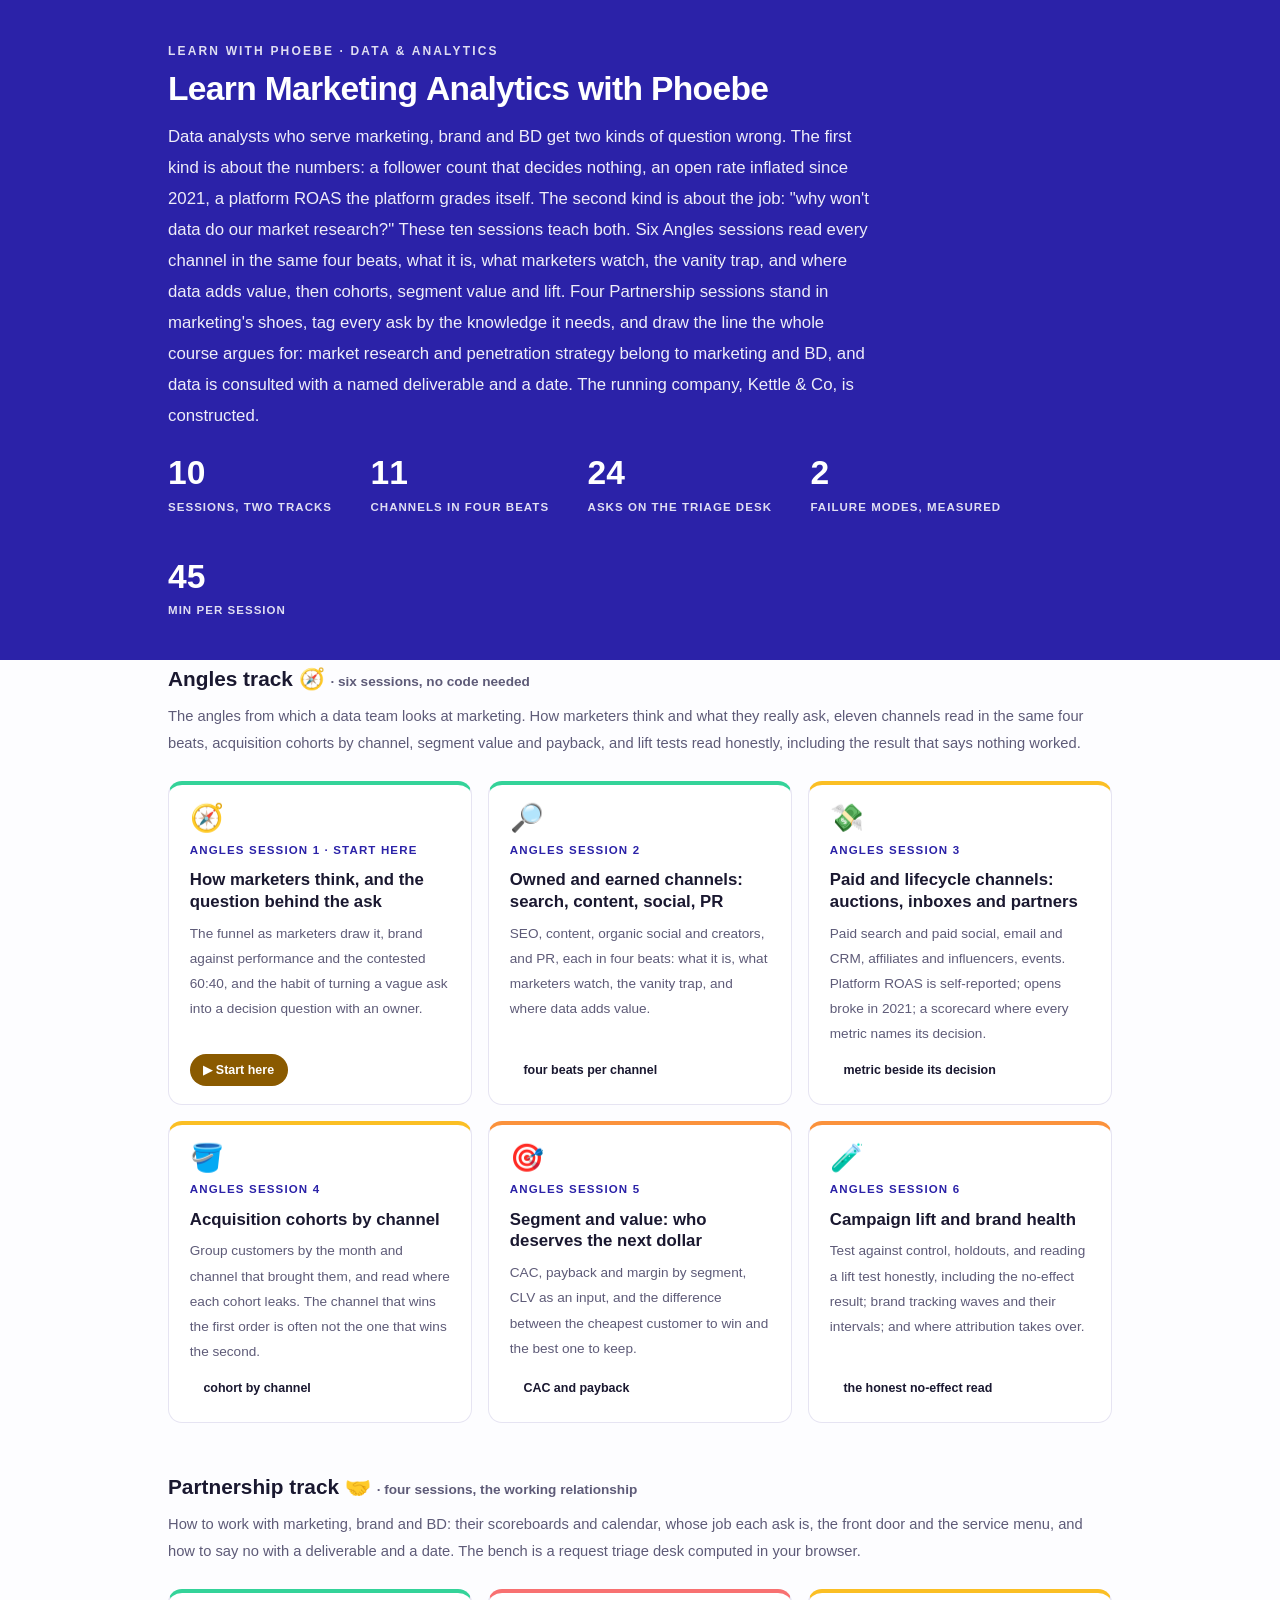
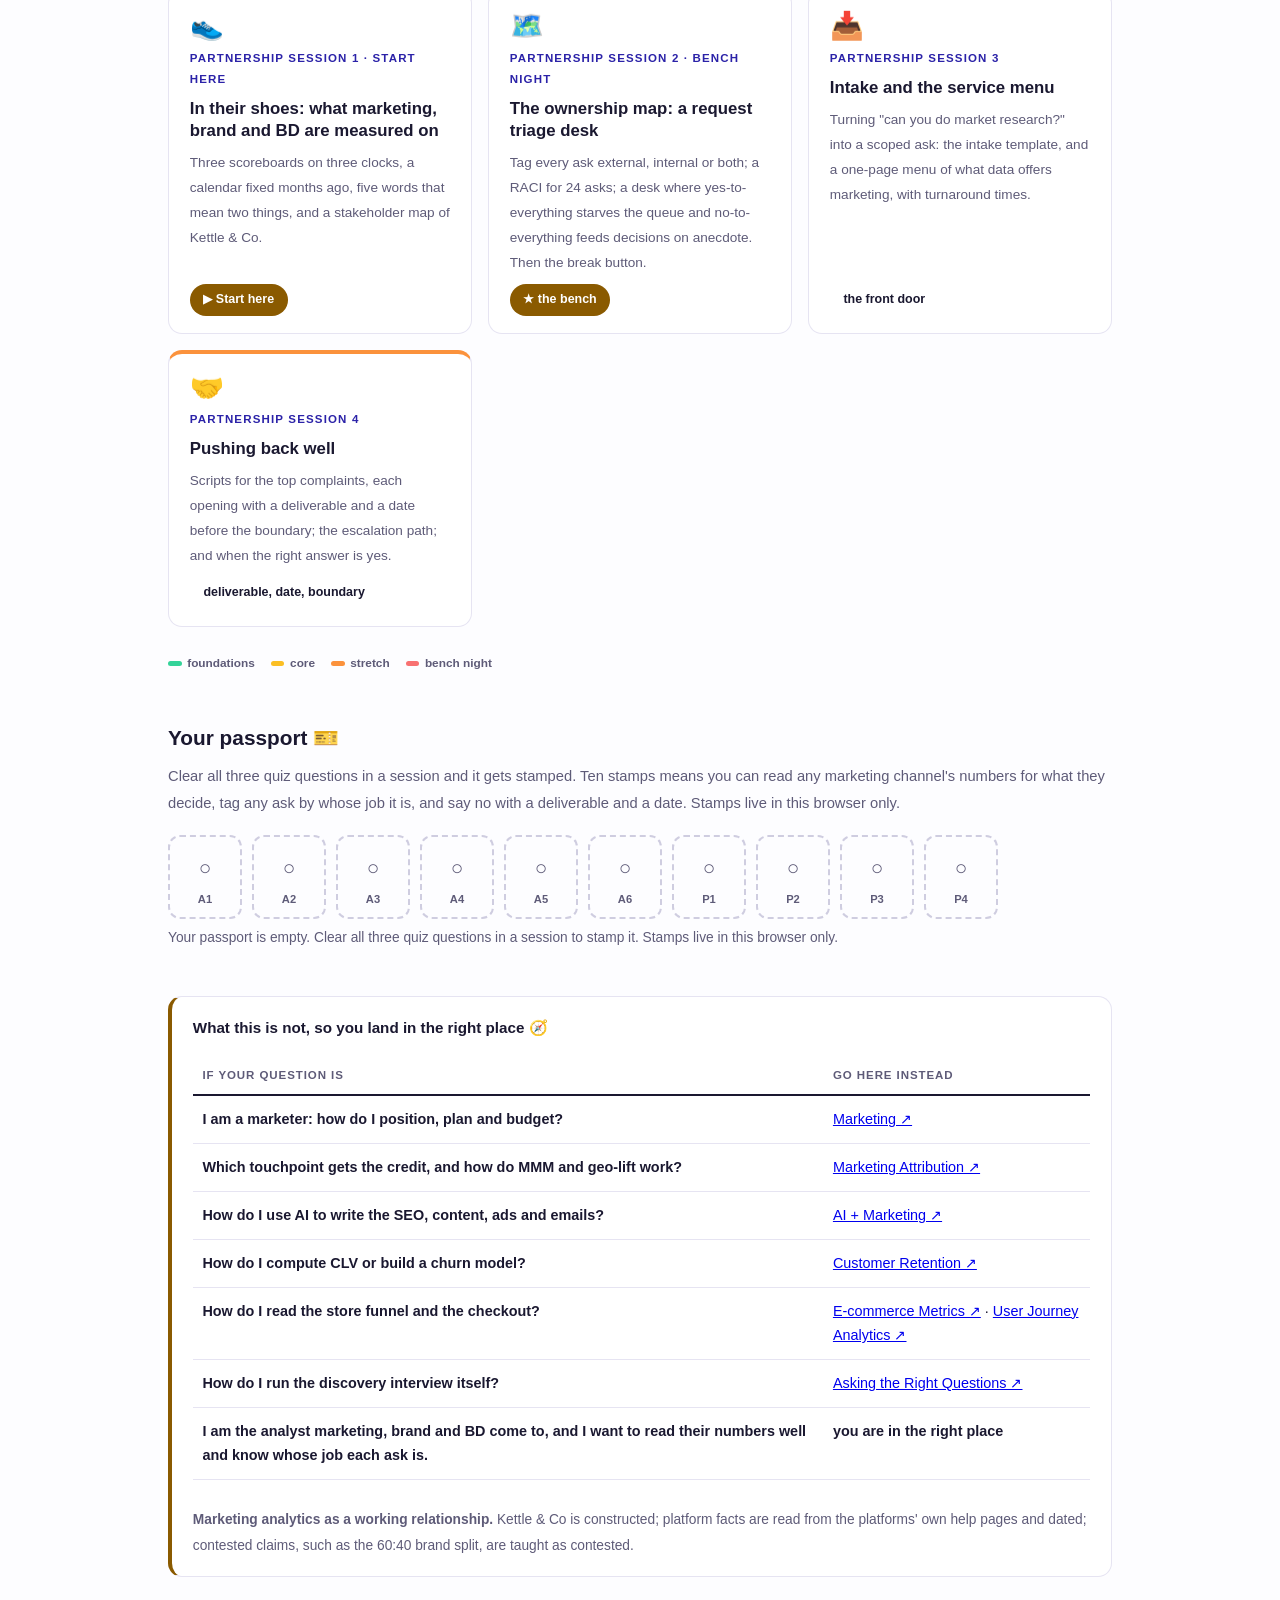
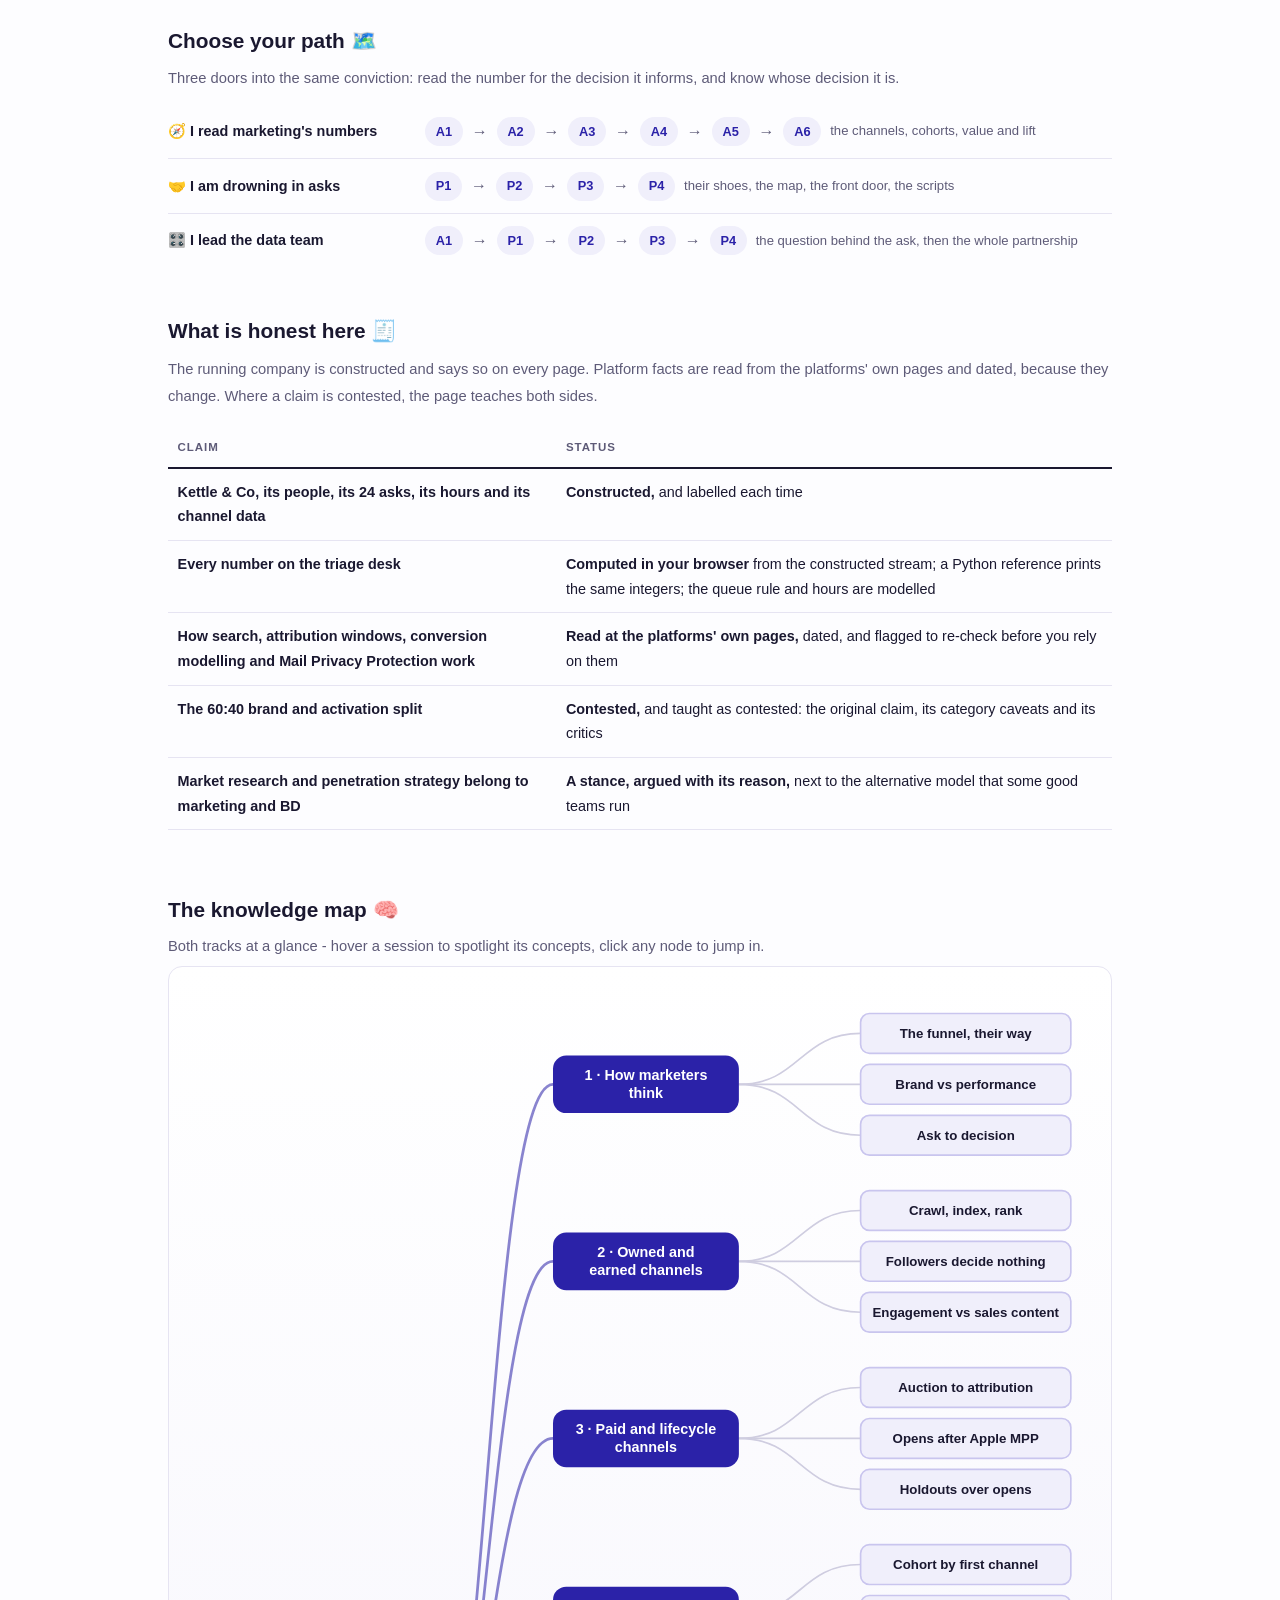
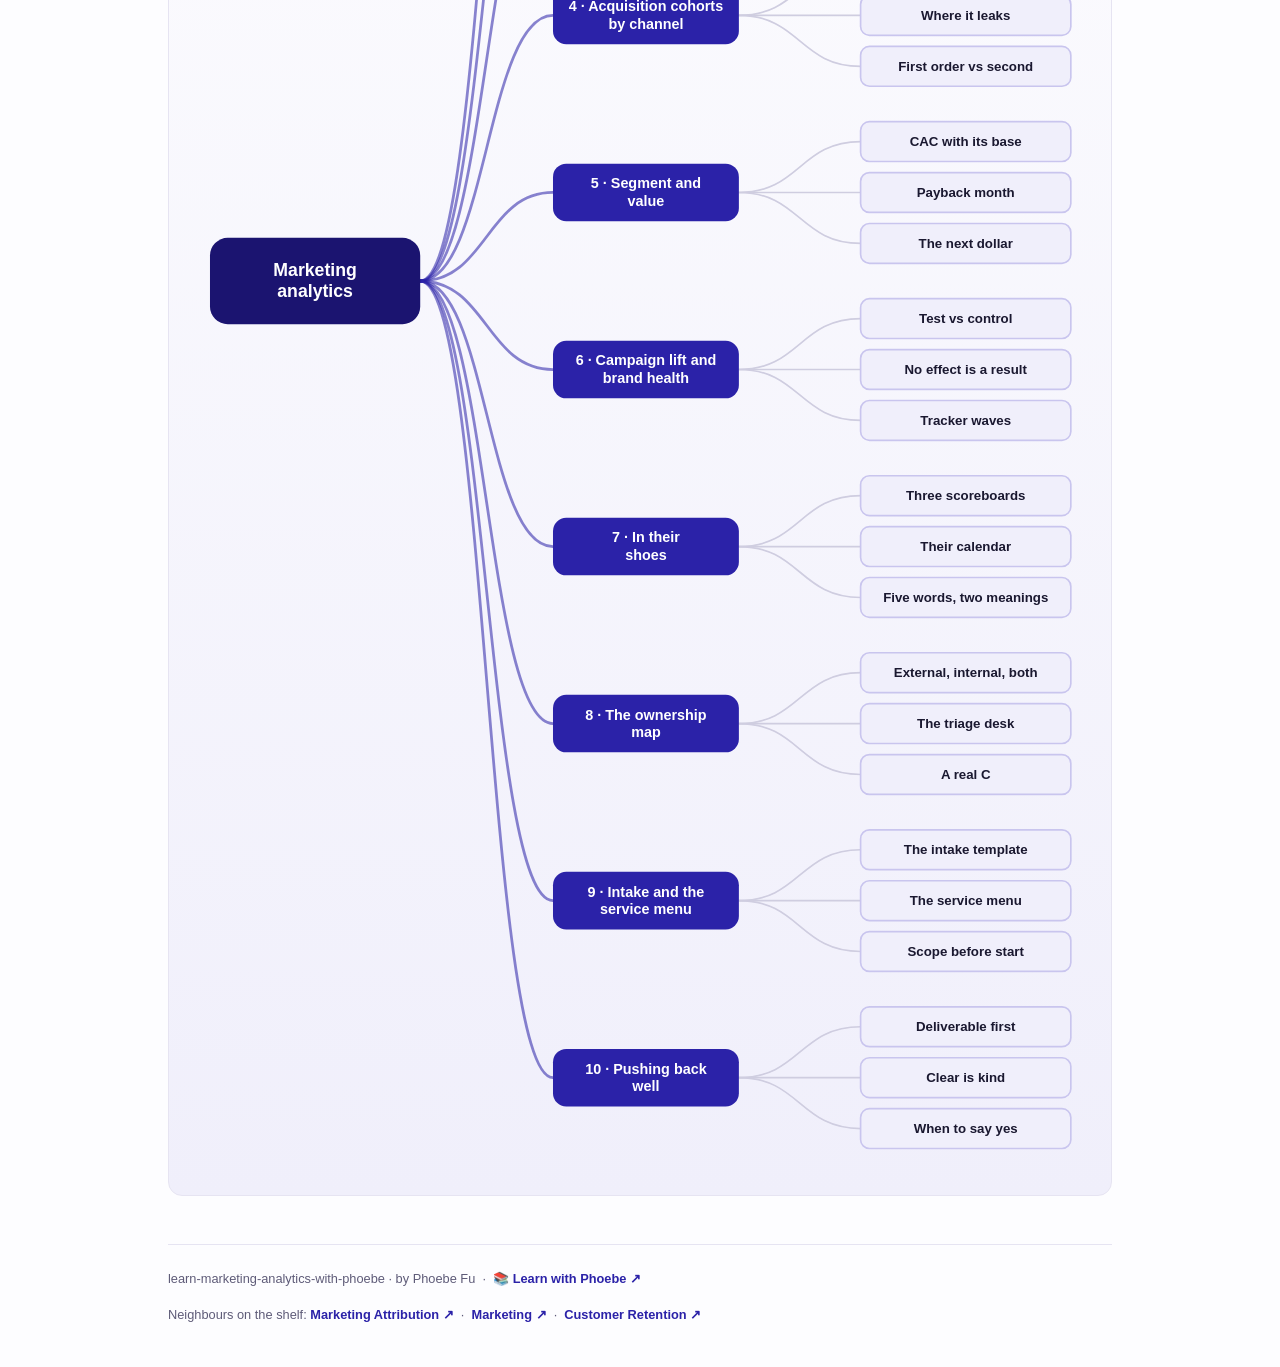
==== index.html @ 6d0f3431 "Marketing Analytics for Data Teams: 10 sessions (Angles 6 + Partnership 4) with the request triage b" ====
<!DOCTYPE html>
<html lang="en">
<head>
<meta charset="UTF-8">
<meta name="viewport" content="width=device-width, initial-scale=1.0">
<!-- social:start -->
<meta name="description" content="Marketing analytics for data teams. Six Angles sessions on how to look at marketing (how marketers think, owned and earned channels, paid and lifecycle channels, acquisition cohorts by channel, segment and value, campaign lift and brand health) and four Partnership sessions on working with marketing, brand and BD (their scoreboards, the ownership map and a request triage desk, intake and a service menu, pushing back well). Free, by Phoebe Fu.">
<meta property="og:type" content="website">
<meta property="og:site_name" content="Learn with Phoebe">
<meta property="og:title" content="Learn Marketing Analytics with Phoebe">
<meta property="og:description" content="Read every channel in four beats, and know whose job each ask is. A triage desk where saying yes to everything starves the queue and saying no to everything feeds decisions on anecdote.">
<meta property="og:url" content="https://phoebefu6.github.io/learn-marketing-analytics-with-phoebe/">
<meta property="og:image" content="https://phoebefu6.github.io/learn-marketing-analytics-with-phoebe/assets/og-cover.png">
<meta property="og:image:width" content="1200">
<meta property="og:image:height" content="630">
<meta name="twitter:card" content="summary_large_image">
<meta name="twitter:title" content="Learn Marketing Analytics with Phoebe">
<meta name="twitter:description" content="Two tracks: the angles on marketing, and the partnership with marketing, brand and BD.">
<meta name="twitter:image" content="https://phoebefu6.github.io/learn-marketing-analytics-with-phoebe/assets/og-cover.png">
<!-- social:end -->
<title>Learn Marketing Analytics with Phoebe</title>
<link rel="stylesheet" href="assets/style.css?v=3">
<style>

  .stats-row { display: flex; gap: 2.4rem; margin-top: 1.5rem; flex-wrap: wrap; }
  .stat b { display: block; font-size: 2.1rem; font-weight: 800; line-height: 1.05; font-variant-numeric: tabular-nums; }
  .stat span { font-size: .72rem; opacity: .85; text-transform: uppercase; letter-spacing: .09em; font-weight: 600; }

  .course-grid { display: grid; grid-template-columns: repeat(auto-fit, minmax(17rem, 1fr)); gap: 1rem; margin-top: 1.5rem; }
  .course-card {
    border: 1px solid var(--hairline);
    border-top: 4px solid var(--diff, var(--indigo));
    border-radius: var(--radius);
    padding: 1.2rem 1.3rem 1.1rem;
    display: flex;
    flex-direction: column;
    gap: .5rem;
    text-decoration: none;
    color: var(--ink);
    background: #fff;
    transition: box-shadow .15s ease, border-color .15s ease, transform .15s ease;
    position: relative;
  }
  .course-card:hover { border-color: var(--indigo-soft); border-top-color: var(--diff, var(--indigo)); box-shadow: 0 8px 28px rgba(var(--shadow-rgb),.16); transform: translateY(-3px); }
  .course-card .cicon { font-size: 1.7rem; line-height: 1; }
  .course-card .cnum { font-size: .72rem; font-weight: 700; color: var(--indigo); text-transform: uppercase; letter-spacing: .1em; }
  .course-card h3 { font-size: 1.05rem; font-weight: 800; line-height: 1.3; }
  .course-card p { font-size: .85rem; color: var(--muted); flex: 1; }
  .course-card .meta { display: flex; gap: .4rem; flex-wrap: wrap; }

  .diff-legend { display: flex; gap: 1rem; margin-top: 1.6rem; font-size: .74rem; color: var(--muted); font-weight: 600; flex-wrap: wrap; }
  .diff-legend i { display: inline-block; width: .85rem; height: .35rem; border-radius: 999px; margin-right: .35rem; vertical-align: middle; }

  .paths { margin-top: 2.6rem; }
  .paths h2 { font-size: 1.3rem; font-weight: 800; margin-bottom: .3rem; }
  .paths .plede { color: var(--muted); font-size: .92rem; margin-bottom: .8rem; }
  .path { display: flex; gap: .55rem; align-items: center; padding: .75rem 0; border-bottom: .5px solid var(--hairline); flex-wrap: wrap; }
  .path:last-child { border-bottom: none; }
  .path b { min-width: 15.5rem; font-size: .9rem; }
  .path .pstep { background: var(--indigo-50); color: var(--indigo); border-radius: 999px; padding: .16rem .68rem; font-weight: 700; font-size: .8rem; text-decoration: none; transition: all .12s ease; }
  .path .pstep:hover { background: var(--indigo); color: #fff; }
  .path .parr { color: var(--muted); font-weight: 700; }

  .mm-section { margin-top: 1.6rem; }
  .mm-section h2 { font-size: 1.3rem; font-weight: 800; margin-bottom: .2rem; }
  .mm-section .mm-lede { color: var(--muted); font-size: .92rem; margin-bottom: .4rem; }
  .mm-wrap { border: 1px solid var(--hairline); border-radius: var(--radius); background: linear-gradient(180deg,#fff,var(--indigo-50)); padding: .6rem; overflow-x: auto; }
  .mm-svg { width: 100%; height: auto; display: block; max-width: 60rem; margin: 0 auto; min-width: 34rem; }
  .mm-link { cursor: pointer; text-decoration: none; }
  .mm-node rect { transition: opacity .15s ease, filter .15s ease; }
  .mm-node text { pointer-events: none; }
  .mm-link:hover .mm-node rect { filter: brightness(1.06); }
  .mm-edge { transition: opacity .15s ease; }

  .not-this { border: 1px solid var(--hairline); border-left: 4px solid var(--clay); border-radius: var(--radius); background: #fff; padding: 1.1rem 1.3rem; margin-top: 1.2rem; }
  .not-this h3 { font-size: .95rem; font-weight: 800; margin-bottom: .5rem; }
</style>
</head>
<body>
<header class="masthead">
  <div class="wrap">
    <div class="eyebrow">Learn with Phoebe · Data &amp; Analytics</div>
    <h1>Learn <span class="accent">Marketing Analytics</span> with Phoebe</h1>
    <p class="sub">Data analysts who serve marketing, brand and BD get two kinds of question wrong. The first kind is about the numbers: a follower count that decides nothing, an open rate inflated since 2021, a platform ROAS the platform grades itself. The second kind is about the job: "why won't data do our market research?" These ten sessions teach both. Six Angles sessions read every channel in the same four beats, what it is, what marketers watch, the vanity trap, and where data adds value, then cohorts, segment value and lift. Four Partnership sessions stand in marketing's shoes, tag every ask by the knowledge it needs, and draw the line the whole course argues for: market research and penetration strategy belong to marketing and BD, and data is consulted with a named deliverable and a date. The running company, Kettle &amp; Co, is constructed.</p>
    <div class="stats-row">
      <div class="stat"><b data-count="10">10</b><span>sessions, two tracks</span></div>
      <div class="stat"><b data-count="11">11</b><span>channels in four beats</span></div>
      <div class="stat"><b data-count="24">24</b><span>asks on the triage desk</span></div>
      <div class="stat"><b data-count="2">2</b><span>failure modes, measured</span></div>
      <div class="stat"><b data-count="45">45</b><span>min per session</span></div>
    </div>
  </div>
</header>

<main class="wrap">

  <section class="section">
    <div class="paths" style="margin-top:0">
      <h2>Angles track 🧭 <span style="font-size:.85rem;font-weight:600;color:var(--muted)">· six sessions, no code needed</span></h2>
      <p class="plede">The angles from which a data team looks at marketing. How marketers think and what they really ask, eleven channels read in the same four beats, acquisition cohorts by channel, segment value and payback, and lift tests read honestly, including the result that says nothing worked.</p>
    </div>
    <div class="course-grid">
      <a class="course-card" href="courses/a1-how-marketers-think.html" style="--diff:#34D399"><span class="cicon">🧭</span><span class="cnum">Angles session 1 · start here</span><h3>How marketers think, and the question behind the ask</h3><p>The funnel as marketers draw it, brand against performance and the contested 60:40, and the habit of turning a vague ask into a decision question with an owner.</p><span class="meta"><span class="pill amber">▶ Start here</span></span></a>
      <a class="course-card" href="courses/a2-owned-and-earned-channels.html" style="--diff:#34D399"><span class="cicon">🔎</span><span class="cnum">Angles session 2</span><h3>Owned and earned channels: search, content, social, PR</h3><p>SEO, content, organic social and creators, and PR, each in four beats: what it is, what marketers watch, the vanity trap, and where data adds value.</p><span class="meta"><span class="pill">four beats per channel</span></span></a>
      <a class="course-card" href="courses/a3-paid-and-lifecycle-channels.html" style="--diff:#FBBF24"><span class="cicon">💸</span><span class="cnum">Angles session 3</span><h3>Paid and lifecycle channels: auctions, inboxes and partners</h3><p>Paid search and paid social, email and CRM, affiliates and influencers, events. Platform ROAS is self-reported; opens broke in 2021; a scorecard where every metric names its decision.</p><span class="meta"><span class="pill">metric beside its decision</span></span></a>
      <a class="course-card" href="courses/a4-acquisition-cohorts-by-channel.html" style="--diff:#FBBF24"><span class="cicon">🪣</span><span class="cnum">Angles session 4</span><h3>Acquisition cohorts by channel</h3><p>Group customers by the month and channel that brought them, and read where each cohort leaks. The channel that wins the first order is often not the one that wins the second.</p><span class="meta"><span class="pill">cohort by channel</span></span></a>
      <a class="course-card" href="courses/a5-segment-and-value.html" style="--diff:#FB923C"><span class="cicon">🎯</span><span class="cnum">Angles session 5</span><h3>Segment and value: who deserves the next dollar</h3><p>CAC, payback and margin by segment, CLV as an input, and the difference between the cheapest customer to win and the best one to keep.</p><span class="meta"><span class="pill">CAC and payback</span></span></a>
      <a class="course-card" href="courses/a6-campaign-lift-and-brand-health.html" style="--diff:#FB923C"><span class="cicon">🧪</span><span class="cnum">Angles session 6</span><h3>Campaign lift and brand health</h3><p>Test against control, holdouts, and reading a lift test honestly, including the no-effect result; brand tracking waves and their intervals; and where attribution takes over.</p><span class="meta"><span class="pill">the honest no-effect read</span></span></a>
    </div>
  </section>

  <section class="section">
    <div class="paths" style="margin-top:0">
      <h2>Partnership track 🤝 <span style="font-size:.85rem;font-weight:600;color:var(--muted)">· four sessions, the working relationship</span></h2>
      <p class="plede">How to work with marketing, brand and BD: their scoreboards and calendar, whose job each ask is, the front door and the service menu, and how to say no with a deliverable and a date. The bench is a request triage desk computed in your browser.</p>
    </div>
    <div class="course-grid">
      <a class="course-card" href="courses/p1-in-their-shoes.html" style="--diff:#34D399"><span class="cicon">👟</span><span class="cnum">Partnership session 1 · start here</span><h3>In their shoes: what marketing, brand and BD are measured on</h3><p>Three scoreboards on three clocks, a calendar fixed months ago, five words that mean two things, and a stakeholder map of Kettle &amp; Co.</p><span class="meta"><span class="pill amber">▶ Start here</span></span></a>
      <a class="course-card" href="courses/p2-the-ownership-map.html" style="--diff:#F87171"><span class="cicon">🗺️</span><span class="cnum">Partnership session 2 · bench night</span><h3>The ownership map: a request triage desk</h3><p>Tag every ask external, internal or both; a RACI for 24 asks; a desk where yes-to-everything starves the queue and no-to-everything feeds decisions on anecdote. Then the break button.</p><span class="meta"><span class="pill amber">★ the bench</span></span></a>
      <a class="course-card" href="courses/p3-intake-and-the-service-menu.html" style="--diff:#FBBF24"><span class="cicon">📥</span><span class="cnum">Partnership session 3</span><h3>Intake and the service menu</h3><p>Turning "can you do market research?" into a scoped ask: the intake template, and a one-page menu of what data offers marketing, with turnaround times.</p><span class="meta"><span class="pill">the front door</span></span></a>
      <a class="course-card" href="courses/p4-pushing-back-well.html" style="--diff:#FB923C"><span class="cicon">🤝</span><span class="cnum">Partnership session 4</span><h3>Pushing back well</h3><p>Scripts for the top complaints, each opening with a deliverable and a date before the boundary; the escalation path; and when the right answer is yes.</p><span class="meta"><span class="pill">deliverable, date, boundary</span></span></a>
    </div>
    <div class="diff-legend">
      <span><i style="background:#34D399"></i>foundations</span>
      <span><i style="background:#FBBF24"></i>core</span>
      <span><i style="background:#FB923C"></i>stretch</span>
      <span><i style="background:#F87171"></i>bench night</span>
    </div>
  </section>

  <section class="section">
    <div class="paths" style="margin-top:0">
      <h2>Your passport 🎫</h2>
      <p class="plede">Clear all three quiz questions in a session and it gets stamped. Ten stamps means you can read any marketing channel's numbers for what they decide, tag any ask by whose job it is, and say no with a deliverable and a date. Stamps live in this browser only.</p>
    </div>
    <div class="pp-strip"></div>
  </section>

  <section class="section">
    <div class="not-this">
      <h3>What this is not, so you land in the right place 🧭</h3>
      <table class="clean">
        <tr><th>If your question is</th><th>Go here instead</th></tr>
        <tr><td>I am a marketer: how do I position, plan and budget?</td><td><a href="https://phoebefu6.github.io/learn-marketing-with-phoebe/">Marketing ↗</a></td></tr>
        <tr><td>Which touchpoint gets the credit, and how do MMM and geo-lift work?</td><td><a href="https://phoebefu6.github.io/learn-marketing-attribution-with-phoebe/">Marketing Attribution ↗</a></td></tr>
        <tr><td>How do I use AI to write the SEO, content, ads and emails?</td><td><a href="https://phoebefu6.github.io/learn-ai-marketing-with-phoebe/">AI + Marketing ↗</a></td></tr>
        <tr><td>How do I compute CLV or build a churn model?</td><td><a href="https://phoebefu6.github.io/learn-customer-retention-with-phoebe/">Customer Retention ↗</a></td></tr>
        <tr><td>How do I read the store funnel and the checkout?</td><td><a href="https://phoebefu6.github.io/learn-ecommerce-metrics-with-phoebe/">E-commerce Metrics ↗</a> · <a href="https://phoebefu6.github.io/learn-user-journey-analytics-with-phoebe/">User Journey Analytics ↗</a></td></tr>
        <tr><td>How do I run the discovery interview itself?</td><td><a href="https://phoebefu6.github.io/learn-asking-right-questions-as-da-with-phoebe/">Asking the Right Questions ↗</a></td></tr>
        <tr><td><strong>I am the analyst marketing, brand and BD come to, and I want to read their numbers well and know whose job each ask is.</strong></td><td><strong>you are in the right place</strong></td></tr>
      </table>
      <p style="margin-top:.7rem;font-size:.86rem;color:var(--muted)"><strong>Marketing analytics as a working relationship.</strong> Kettle &amp; Co is constructed; platform facts are read from the platforms' own help pages and dated; contested claims, such as the 60:40 brand split, are taught as contested.</p>
    </div>
  </section>

  <section class="section">
    <div class="paths">
      <h2>Choose your path 🗺️</h2>
      <p class="plede">Three doors into the same conviction: read the number for the decision it informs, and know whose decision it is.</p>
      <div class="path"><b>🧭 I read marketing's numbers</b>
        <a class="pstep" href="courses/a1-how-marketers-think.html">A1</a><span class="parr">→</span><a class="pstep" href="courses/a2-owned-and-earned-channels.html">A2</a><span class="parr">→</span><a class="pstep" href="courses/a3-paid-and-lifecycle-channels.html">A3</a><span class="parr">→</span><a class="pstep" href="courses/a4-acquisition-cohorts-by-channel.html">A4</a><span class="parr">→</span><a class="pstep" href="courses/a5-segment-and-value.html">A5</a><span class="parr">→</span><a class="pstep" href="courses/a6-campaign-lift-and-brand-health.html">A6</a>
        <span style="font-size:.82rem;color:var(--muted)">the channels, cohorts, value and lift</span>
      </div>
      <div class="path"><b>🤝 I am drowning in asks</b>
        <a class="pstep" href="courses/p1-in-their-shoes.html">P1</a><span class="parr">→</span><a class="pstep" href="courses/p2-the-ownership-map.html">P2</a><span class="parr">→</span><a class="pstep" href="courses/p3-intake-and-the-service-menu.html">P3</a><span class="parr">→</span><a class="pstep" href="courses/p4-pushing-back-well.html">P4</a>
        <span style="font-size:.82rem;color:var(--muted)">their shoes, the map, the front door, the scripts</span>
      </div>
      <div class="path"><b>🎛️ I lead the data team</b>
        <a class="pstep" href="courses/a1-how-marketers-think.html">A1</a><span class="parr">→</span><a class="pstep" href="courses/p1-in-their-shoes.html">P1</a><span class="parr">→</span><a class="pstep" href="courses/p2-the-ownership-map.html">P2</a><span class="parr">→</span><a class="pstep" href="courses/p3-intake-and-the-service-menu.html">P3</a><span class="parr">→</span><a class="pstep" href="courses/p4-pushing-back-well.html">P4</a>
        <span style="font-size:.82rem;color:var(--muted)">the question behind the ask, then the whole partnership</span>
      </div>
    </div>
  </section>

  <section class="section">
    <div class="paths" style="margin-top:0">
      <h2>What is honest here 🧾</h2>
      <p class="plede">The running company is constructed and says so on every page. Platform facts are read from the platforms' own pages and dated, because they change. Where a claim is contested, the page teaches both sides.</p>
    </div>
    <table class="clean">
      <tr><th>Claim</th><th>Status</th></tr>
      <tr><td>Kettle &amp; Co, its people, its 24 asks, its hours and its channel data</td><td><strong>Constructed,</strong> and labelled each time</td></tr>
      <tr><td>Every number on the triage desk</td><td><strong>Computed in your browser</strong> from the constructed stream; a Python reference prints the same integers; the queue rule and hours are modelled</td></tr>
      <tr><td>How search, attribution windows, conversion modelling and Mail Privacy Protection work</td><td><strong>Read at the platforms' own pages,</strong> dated, and flagged to re-check before you rely on them</td></tr>
      <tr><td>The 60:40 brand and activation split</td><td><strong>Contested,</strong> and taught as contested: the original claim, its category caveats and its critics</td></tr>
      <tr><td>Market research and penetration strategy belong to marketing and BD</td><td><strong>A stance, argued with its reason,</strong> next to the alternative model that some good teams run</td></tr>
    </table>
  </section>

  <section class="section mm-section">
    <h2>The knowledge map 🧠</h2>
    <p class="mm-lede">Both tracks at a glance - hover a session to spotlight its concepts, click any node to jump in.</p>
    <div class="mm-wrap"><div id="mindmap"></div></div>
  </section>

  <footer class="pagefoot">
    <span>learn-marketing-analytics-with-phoebe · by Phoebe Fu &nbsp;·&nbsp; 📚 <a href="https://phoebefu6.github.io/learn-with-phoebe/">Learn with Phoebe ↗</a></span>
    <span>Neighbours on the shelf: <a href="https://phoebefu6.github.io/learn-marketing-attribution-with-phoebe/">Marketing Attribution ↗</a> &nbsp;·&nbsp; <a href="https://phoebefu6.github.io/learn-marketing-with-phoebe/">Marketing ↗</a> &nbsp;·&nbsp; <a href="https://phoebefu6.github.io/learn-customer-retention-with-phoebe/">Customer Retention ↗</a></span>
  </footer>

</main>

<script>
window.MINDMAP_DATA = {
  "title": "Marketing\nanalytics",
  "centerColor": "#1B1470",
  "sessions": [
    {
      "label": "How marketers\nthink",
      "href": "courses/a1-how-marketers-think.html",
      "color": "#34D399",
      "concepts": [
        {
          "label": "The funnel, their way",
          "href": "courses/a1-how-marketers-think.html"
        },
        {
          "label": "Brand vs performance",
          "href": "courses/a1-how-marketers-think.html"
        },
        {
          "label": "Ask to decision",
          "href": "courses/a1-how-marketers-think.html"
        }
      ]
    },
    {
      "label": "Owned and\nearned channels",
      "href": "courses/a2-owned-and-earned-channels.html",
      "color": "#34D399",
      "concepts": [
        {
          "label": "Crawl, index, rank",
          "href": "courses/a2-owned-and-earned-channels.html"
        },
        {
          "label": "Followers decide nothing",
          "href": "courses/a2-owned-and-earned-channels.html"
        },
        {
          "label": "Engagement vs sales content",
          "href": "courses/a2-owned-and-earned-channels.html"
        }
      ]
    },
    {
      "label": "Paid and lifecycle\nchannels",
      "href": "courses/a3-paid-and-lifecycle-channels.html",
      "color": "#FBBF24",
      "concepts": [
        {
          "label": "Auction to attribution",
          "href": "courses/a3-paid-and-lifecycle-channels.html"
        },
        {
          "label": "Opens after Apple MPP",
          "href": "courses/a3-paid-and-lifecycle-channels.html"
        },
        {
          "label": "Holdouts over opens",
          "href": "courses/a3-paid-and-lifecycle-channels.html"
        }
      ]
    },
    {
      "label": "Acquisition cohorts\nby channel",
      "href": "courses/a4-acquisition-cohorts-by-channel.html",
      "color": "#FBBF24",
      "concepts": [
        {
          "label": "Cohort by first channel",
          "href": "courses/a4-acquisition-cohorts-by-channel.html"
        },
        {
          "label": "Where it leaks",
          "href": "courses/a4-acquisition-cohorts-by-channel.html"
        },
        {
          "label": "First order vs second",
          "href": "courses/a4-acquisition-cohorts-by-channel.html"
        }
      ]
    },
    {
      "label": "Segment and\nvalue",
      "href": "courses/a5-segment-and-value.html",
      "color": "#FB923C",
      "concepts": [
        {
          "label": "CAC with its base",
          "href": "courses/a5-segment-and-value.html"
        },
        {
          "label": "Payback month",
          "href": "courses/a5-segment-and-value.html"
        },
        {
          "label": "The next dollar",
          "href": "courses/a5-segment-and-value.html"
        }
      ]
    },
    {
      "label": "Campaign lift and\nbrand health",
      "href": "courses/a6-campaign-lift-and-brand-health.html",
      "color": "#FB923C",
      "concepts": [
        {
          "label": "Test vs control",
          "href": "courses/a6-campaign-lift-and-brand-health.html"
        },
        {
          "label": "No effect is a result",
          "href": "courses/a6-campaign-lift-and-brand-health.html"
        },
        {
          "label": "Tracker waves",
          "href": "courses/a6-campaign-lift-and-brand-health.html"
        }
      ]
    },
    {
      "label": "In their\nshoes",
      "href": "courses/p1-in-their-shoes.html",
      "color": "#34D399",
      "concepts": [
        {
          "label": "Three scoreboards",
          "href": "courses/p1-in-their-shoes.html"
        },
        {
          "label": "Their calendar",
          "href": "courses/p1-in-their-shoes.html"
        },
        {
          "label": "Five words, two meanings",
          "href": "courses/p1-in-their-shoes.html"
        }
      ]
    },
    {
      "label": "The ownership\nmap",
      "href": "courses/p2-the-ownership-map.html",
      "color": "#F87171",
      "concepts": [
        {
          "label": "External, internal, both",
          "href": "courses/p2-the-ownership-map.html"
        },
        {
          "label": "The triage desk",
          "href": "courses/p2-the-ownership-map.html"
        },
        {
          "label": "A real C",
          "href": "courses/p2-the-ownership-map.html"
        }
      ]
    },
    {
      "label": "Intake and the\nservice menu",
      "href": "courses/p3-intake-and-the-service-menu.html",
      "color": "#FBBF24",
      "concepts": [
        {
          "label": "The intake template",
          "href": "courses/p3-intake-and-the-service-menu.html"
        },
        {
          "label": "The service menu",
          "href": "courses/p3-intake-and-the-service-menu.html"
        },
        {
          "label": "Scope before start",
          "href": "courses/p3-intake-and-the-service-menu.html"
        }
      ]
    },
    {
      "label": "Pushing back\nwell",
      "href": "courses/p4-pushing-back-well.html",
      "color": "#FB923C",
      "concepts": [
        {
          "label": "Deliverable first",
          "href": "courses/p4-pushing-back-well.html"
        },
        {
          "label": "Clear is kind",
          "href": "courses/p4-pushing-back-well.html"
        },
        {
          "label": "When to say yes",
          "href": "courses/p4-pushing-back-well.html"
        }
      ]
    }
  ]
};
</script>
<script src="assets/mindmap.js?v=1"></script>
<script src="assets/app.js?v=1"></script>
</body>
</html>
---- assets/style.css ----
/* learn-marketing-analytics-with-phoebe - editorial bold design system
   Accent: deep cobalt-violet #2B22A8 · Ink deep #1B1470 · Warm contrast: saffron #8A5A00
   (CSS var names still read --indigo/--amber; they hold cobalt-violet and saffron.)
   Light surfaces only: the lightbox scrim is a light tint, so its hint text is ink. */

:root {
  --indigo: #2B22A8;
  --indigo-deep: #1B1470;
  --indigo-mid: #4A42C4;
  --indigo-soft: #C9C5EE;
  --indigo-50: #F0EFFB;
  --ink: #1A1830;
  --muted: #5E5B78;
  --faint: #CFCDE0;
  --hairline: #E6E4F2;
  --clay: #8A5A00;
  --clay-ink: #5C3C00;
  --amber: #8A5A00;
  --amber-ink: #5C3C00;
  --amber-50: #FBF3E2;
  --paper: #FDFDFF;
  --code-bg: #17143F;
  --code-ink: #E6E4F2;
  --scrim-rgb: 240,239,251;
  --shadow-rgb: 43,34,168;
  --radius: 14px;
}

* { margin: 0; padding: 0; box-sizing: border-box; }

html { font-size: 16px; scroll-behavior: smooth; }
html.zoom-125 { font-size: 20px; }
html.zoom-150 { font-size: 24px; }

body {
  font-family: "Inter", -apple-system, BlinkMacSystemFont, "Segoe UI", Roboto, sans-serif;
  background: var(--paper);
  color: var(--ink);
  line-height: 1.85;
  font-feature-settings: "tnum";
}

.wrap { max-width: 62rem; margin: 0 auto; padding: 0 1.5rem; }

/* ---------- header band ---------- */
.masthead {
  background: var(--indigo);
  color: #fff;
  padding: 2.5rem 0 2.25rem;
}
.masthead .eyebrow {
  font-size: .75rem;
  letter-spacing: .18em;
  text-transform: uppercase;
  opacity: .85;
  font-weight: 600;
}
.masthead h1 {
  font-size: 2.1rem;
  line-height: 1.15;
  font-weight: 800;
  margin: .5rem 0 .75rem;
  letter-spacing: -.02em;
}
.masthead h1 .accent { color: inherit; }
.masthead .sub { font-size: 1.05rem; opacity: .92; max-width: 44rem; }

.chip-row { display: flex; flex-wrap: wrap; gap: .5rem; margin-top: 1.1rem; }
.chip {
  display: inline-flex;
  align-items: center;
  gap: .35rem;
  border-radius: 999px;
  padding: .25rem .8rem;
  font-size: .78rem;
  font-weight: 600;
  white-space: nowrap;
}
.chip.level { background: #fff; color: var(--indigo); }
.chip.audience { background: rgba(255,255,255,.16); color: #fff; border: 1px solid rgba(255,255,255,.35); }
.chip.time { background: var(--ink); color: #fff; font-variant-numeric: tabular-nums; }


/* ---------- agenda band ----------
   Recovered 2026-09-02. These six repos were scaffolded from a stylesheet that had
   lost this block, so .agenda rendered as run-on inline text ~700px tall inside the
   masthead. 87 of 93 repos carry it; these were the exception, and they were also the
   six the estate sweep could not see. See course-builder/references/field-notes.md.

   .a3 does NOT reuse the donor's `color: var(--amber-ink)`: that pair falls below
   4.5:1 against --amber in all six palettes, which is the same failure the sweep
   flags on the wellbeing courses. The literal below is the darkest tone of this
   repo's own amber-ink that clears 4.5:1, so the band stays bright. Recompute it if
   --amber changes. */
.agenda {
  display: flex;
  border-radius: 999px;
  overflow: hidden;
  margin: 1.4rem 0 0;
  font-size: .72rem;
  font-weight: 600;
  text-align: center;
  color: #fff;
}
.agenda span { padding: .45rem .3rem; white-space: nowrap; overflow: hidden; text-overflow: ellipsis; }
.agenda .a1 { background: var(--indigo-deep); }
.agenda .a2 { background: var(--indigo-mid); }
.agenda .a3 { background: var(--amber); color: #FFFFFF; }
.agenda .a4 { background: var(--indigo-soft); color: var(--ink); }

/* ---------- toolbar ---------- */
.toolbar {
  position: sticky;
  top: 0;
  z-index: 40;
  background: rgba(255,255,255,.94);
  backdrop-filter: blur(6px);
  border-bottom: 1px solid var(--hairline);
  padding: .55rem 0;
}
.toolbar .wrap { display: flex; align-items: center; gap: .5rem; flex-wrap: nowrap; }
.toolbar .crumb { font-size: .8rem; color: var(--muted); font-weight: 600; margin-right: auto; min-width: 0; white-space: nowrap; overflow: hidden; text-overflow: ellipsis; }
.toolbar .btn { white-space: nowrap; flex: none; padding: .38rem .8rem; font-size: .78rem; line-height: 1.2; }
.toolbar .crumb a { color: var(--indigo); text-decoration: none; }
.btn {
  border: 1px solid var(--hairline);
  background: #fff;
  color: var(--ink);
  border-radius: 999px;
  padding: .35rem .9rem;
  font-size: .78rem;
  font-weight: 600;
  cursor: pointer;
  font-family: inherit;
  transition: all .15s ease;
}
.btn:hover { border-color: var(--indigo); color: var(--indigo); }
.btn.primary { background: var(--indigo); border-color: var(--indigo); color: #fff; }
.btn.primary:hover { background: var(--indigo-deep); }

/* ---------- sections ---------- */
main { padding: 2.5rem 0 4rem; }

.section { margin-bottom: 2.8rem; }
.section-kicker { margin-bottom: 1rem; }
.section-kicker .klabel {
  display: block;
  font-size: .72rem;
  text-transform: uppercase;
  letter-spacing: .1em;
  color: var(--indigo);
  font-weight: 700;
  margin-bottom: .35rem;
}
.section-kicker h2 {
  font-size: 1.45rem;
  font-weight: 800;
  letter-spacing: -.01em;
  display: flex;
  align-items: center;
  gap: .7rem;
  flex-wrap: wrap;
}
.section-kicker .tag {
  border-radius: 999px;
  padding: .18rem .7rem;
  font-size: .7rem;
  font-weight: 700;
  text-transform: uppercase;
  letter-spacing: .08em;
}
.tag.concept { background: var(--indigo-50); color: var(--indigo); }
.tag.demo { background: var(--amber-50); color: var(--amber-ink); }
.tag.exercise { background: var(--ink); color: #fff; }

.lede { color: var(--muted); max-width: 46rem; margin-bottom: 1.4rem; line-height: 1.8; }

/* live vs self-study markers on cards */
.mode {
  font-size: .64rem;
  font-weight: 700;
  text-transform: uppercase;
  letter-spacing: .07em;
  padding: .14rem .6rem;
  border-radius: 999px;
  flex: none;
}
.mode.live { background: var(--indigo); color: #fff; }
.mode.self { background: #fff; color: var(--muted); border: 1px solid var(--hairline); }

/* ---------- accordions ---------- */
details.card {
  border: 1px solid var(--hairline);
  border-radius: var(--radius);
  margin-bottom: .8rem;
  overflow: hidden;
  background: #fff;
}
details.card[open] { border-color: var(--indigo-soft); box-shadow: 0 8px 28px rgba(var(--shadow-rgb),.08); }
details.card summary {
  list-style: none;
  cursor: pointer;
  padding: 1rem 1.25rem;
  display: flex;
  align-items: center;
  gap: .75rem;
  font-weight: 700;
  font-size: 1.02rem;
  user-select: none;
}
details.card summary::-webkit-details-marker { display: none; }
details.card summary .dot {
  width: .6rem; height: .6rem;
  border-radius: 999px;
  background: var(--indigo);
  flex: none;
}
details.card summary .mini { margin-left: auto; font-size: .72rem; color: var(--muted); font-weight: 600; white-space: nowrap; }
details.card summary .caret { transition: transform .2s ease; color: var(--indigo); font-size: .8rem; }
details.card[open] summary .caret { transform: rotate(90deg); }
details.card .body { padding: 0 1.25rem 1.4rem; border-top: 1px solid var(--hairline); padding-top: 1.15rem; }
details.card .body p { margin-bottom: 1.05rem; max-width: 48rem; }
details.card .body p:last-child { margin-bottom: 0; }
details.card .body ul, details.card .body ol { margin: 0 0 1.1rem 1.2rem; max-width: 47rem; }
details.card .body li { margin-bottom: .65rem; }
details.card .body h4 { font-size: .95rem; font-weight: 700; margin: 1.1rem 0 .45rem; }
details.card .body h4:first-child { margin-top: 0; }

/* ---------- pills & legends ---------- */
.legend { display: flex; flex-wrap: wrap; gap: .5rem; margin: 0 0 1.2rem; }
.pill {
  display: inline-flex;
  align-items: center;
  gap: .4rem;
  border-radius: 999px;
  padding: .28rem .85rem;
  font-size: .78rem;
  font-weight: 600;
}
.pill.solid { background: var(--indigo); color: #fff; }
.pill.light { background: var(--indigo-50); color: var(--indigo); }
.pill.inkpill { background: var(--ink); color: #fff; }
.pill.amber, .pill.peach { background: var(--amber); color: #fff; }
.pill.bare { color: var(--faint); }

/* ---------- 4D grid ---------- */
.grid-2 { display: grid; grid-template-columns: repeat(auto-fit, minmax(15rem, 1fr)); gap: .8rem; margin: .5rem 0 1rem; }
.d-card {
  border: 1px solid var(--hairline);
  border-left: 4px solid var(--indigo);
  border-radius: 10px;
  padding: 1rem 1.1rem;
}
.d-card h4 { font-size: .95rem; margin-bottom: .3rem; }
.d-card h4 .lead-letter { color: var(--indigo); }
.d-card p { font-size: .86rem; color: var(--muted); margin: 0; }

/* ---------- tables ---------- */
table.clean { width: 100%; border-collapse: collapse; font-size: .9rem; margin: .4rem 0 1rem; }
table.clean th {
  text-align: left;
  font-size: .72rem;
  text-transform: uppercase;
  letter-spacing: .08em;
  color: var(--muted);
  padding: .5rem .6rem;
  border-bottom: 2px solid var(--ink);
}
table.clean td { padding: .7rem .6rem; border-bottom: .5px solid var(--hairline); vertical-align: top; line-height: 1.7; }
table.clean td:first-child { font-weight: 600; }

/* ---------- prompt boxes ---------- */
.prompt-box {
  position: relative;
  background: var(--code-bg);
  color: var(--code-ink);
  border-radius: var(--radius);
  padding: 1.1rem 1.2rem;
  margin: 1rem 0 1.2rem;
  font-family: "SF Mono", ui-monospace, Menlo, Consolas, monospace;
  font-size: .84rem;
  line-height: 1.65;
  white-space: pre-wrap;
  word-break: break-word;
}
.prompt-box .label {
  position: absolute;
  top: -0.7rem;
  left: 1rem;
  background: var(--indigo);
  color: #fff;
  font-family: "Inter", -apple-system, sans-serif;
  font-size: .68rem;
  font-weight: 700;
  letter-spacing: .06em;
  text-transform: uppercase;
  border-radius: 999px;
  padding: .15rem .7rem;
}
.prompt-box.bad .label { background: var(--faint); color: var(--ink); }
.prompt-box.good .label { background: var(--amber); color: #fff; }
.copy-btn {
  position: absolute;
  top: .7rem;
  right: .7rem;
  background: rgba(255,255,255,.1);
  border: 1px solid rgba(255,255,255,.25);
  color: #fff;
  border-radius: 999px;
  padding: .25rem .8rem;
  font-size: .72rem;
  font-weight: 600;
  cursor: pointer;
  font-family: "Inter", -apple-system, sans-serif;
  transition: background .15s ease;
}
.copy-btn:hover { background: rgba(255,255,255,.22); }
.copy-btn.copied { background: var(--amber); border-color: var(--amber); color: #fff; }

/* ---------- demo steps ---------- */
.steps { counter-reset: step; margin: .6rem 0 1rem; }
.step {
  display: grid;
  grid-template-columns: max-content minmax(0, 1fr);
  column-gap: .9rem;
  row-gap: .2rem;
  padding: .85rem 0;
  border-bottom: .5px solid var(--hairline);
}
.step > * { grid-column: 2; min-width: 0; }
.step > .prompt-box { margin: .8rem 0 .4rem; }
.step:last-child { border-bottom: none; }
.step::before {
  counter-increment: step;
  content: counter(step);
  flex: none;
  width: 1.7rem; height: 1.7rem;
  border-radius: 999px;
  background: var(--indigo-50);
  color: var(--indigo);
  font-weight: 700;
  font-size: .85rem;
  display: inline-flex;
  align-items: center;
  justify-content: center;
  margin-top: .1rem;
}
.step p { margin: 0; }
/* A code box inside a step sits BELOW the step text at full width. Without this the flex row
 * puts it in a half-width column beside the text and wraps code mid-token. */
.step { flex-wrap: wrap; }
.step > p { flex: 1 1 0; min-width: 0; }
.step > .prompt-box { flex: 1 1 100%; margin: .7rem 0 .2rem; word-break: normal; overflow-x: auto; }

/* ---------- callouts ---------- */
.callout {
  border-radius: var(--radius);
  padding: 1rem 1.2rem;
  margin: 1rem 0;
  font-size: .92rem;
}
.callout.tip { background: var(--indigo-50); border-left: 4px solid var(--indigo); }
.callout.win { background: var(--amber-50); border-left: 4px solid var(--amber); }
.callout strong:first-child { display: block; margin-bottom: .2rem; }

.callout.example {
  background: #FFFFFF;
  border: 1px solid var(--hairline);
  border-left: 4px solid var(--amber);
  font-size: .9rem;
}
.callout.example .ex-pill {
  display: inline-block;
  background: var(--amber);
  color: #fff;
  border-radius: 999px;
  padding: .15rem .7rem;
  font-size: .68rem;
  font-weight: 700;
  text-transform: uppercase;
  letter-spacing: .06em;
  margin-bottom: .5rem;
}
.callout.example p { margin: 0 0 .75rem; max-width: 47rem; }
.callout.example p:last-child { margin-bottom: 0; }
.callout.example ul { margin: 0 0 0 1.1rem; max-width: 46rem; }
.callout.example li { margin-bottom: .6rem; }
.callout.example li:last-child { margin-bottom: 0; }

/* ---------- zoomable figures ---------- */
figure.zoomable {
  border: 1px solid var(--hairline);
  border-radius: var(--radius);
  padding: 1.2rem;
  margin: 1rem 0 1.4rem;
  cursor: zoom-in;
  transition: box-shadow .15s ease;
  background: #fff;
}
figure.zoomable:hover { box-shadow: 0 8px 28px rgba(var(--shadow-rgb),.12); }
figure.zoomable svg, figure.zoomable img { width: 100%; height: auto; display: block; }
figure.zoomable figcaption {
  margin-top: .6rem;
  font-size: .76rem;
  color: var(--muted);
  font-weight: 600;
  display: flex;
  align-items: center;
  gap: .4rem;
}

.lightbox {
  position: fixed;
  inset: 0;
  z-index: 100;
  background: rgba(var(--scrim-rgb),.9);
  display: none;
  align-items: center;
  justify-content: center;
  padding: 3vh 3vw;
  cursor: zoom-out;
}
.lightbox.open { display: flex; }
.lightbox .inner {
  background: #fff;
  border-radius: var(--radius);
  padding: 2rem;
  max-width: 94vw;
  max-height: 92vh;
  overflow: auto;
}
.lightbox .inner svg, .lightbox .inner img { width: min(88vw, 70rem); height: auto; }
.lightbox .close-hint {
  position: fixed;
  top: 1rem; right: 1.4rem;
  color: var(--ink);
  font-size: .8rem;
  font-weight: 600;
  opacity: .8;
}

/* ---------- courses covered ---------- */
.covered { border: 1px solid var(--hairline); border-radius: var(--radius); overflow: hidden; }
.covered-row {
  display: flex;
  align-items: baseline;
  gap: .8rem;
  padding: .75rem 1.1rem;
  border-bottom: .5px solid var(--hairline);
  font-size: .9rem;
}
.covered-row:last-child { border-bottom: none; }
.covered-row .status { flex: none; }
.covered-row .name { font-weight: 600; }
.covered-row .note { margin-left: auto; color: var(--muted); font-size: .78rem; text-align: right; }

/* ---------- cheat sheet footer ---------- */
.cheat {
  background: var(--ink);
  color: #fff;
  border-radius: var(--radius);
  padding: 1.6rem 1.6rem 1.3rem;
  margin-top: 3rem;
}
.cheat h3 { font-size: 1.1rem; margin-bottom: 1rem; }
.cheat h3 span { color: var(--indigo-soft); }
.cheat .grid-2 { gap: 1rem; }
.cheat .cheat-item { border-left: 3px solid var(--indigo-mid); padding-left: .8rem; }
.cheat .cheat-item b { display: block; font-size: .85rem; color: var(--indigo-soft); }
.cheat .cheat-item span { font-size: .82rem; opacity: .85; }

footer.pagefoot {
  border-top: 1px solid var(--hairline);
  margin-top: 3rem;
  padding: 1.4rem 0 2.5rem;
  font-size: .8rem;
  color: var(--muted);
  display: flex;
  justify-content: space-between;
  flex-wrap: wrap;
  gap: .8rem;
}
footer.pagefoot a { color: var(--indigo); text-decoration: none; font-weight: 600; }

/* ---------- wayfinding: reading progress + section dots + part numbers ---------- */

#progress-bar {
  position: fixed;
  top: 0; left: 0;
  height: 3px;
  width: 0;
  background: linear-gradient(90deg, var(--indigo), var(--amber));
  z-index: 90;
}

.pagenav {
  position: fixed;
  right: 1.1rem;
  top: 50%;
  transform: translateY(-50%);
  z-index: 50;
  display: flex;
  flex-direction: column;
  gap: .55rem;
}
.pagenav a {
  width: .68rem; height: .68rem;
  border-radius: 999px;
  background: #fff;
  border: 2px solid var(--faint);
  display: block;
  position: relative;
  transition: all .15s ease;
}
.pagenav a:hover { border-color: var(--indigo); transform: scale(1.3); }
.pagenav a.active { background: var(--indigo); border-color: var(--indigo); }
.pagenav a .nlabel {
  position: absolute;
  right: 1.4rem;
  top: 50%;
  transform: translateY(-50%);
  background: var(--ink);
  color: #fff;
  font-size: .7rem;
  font-weight: 600;
  padding: .22rem .65rem;
  border-radius: 6px;
  white-space: nowrap;
  opacity: 0;
  pointer-events: none;
  transition: opacity .15s ease;
}
.pagenav a:hover .nlabel { opacity: 1; }
@media (max-width: 74rem) { .pagenav { display: none; } }

main { counter-reset: partnum -1; }
.section .section-kicker { position: relative; }
.section .section-kicker::before {
  counter-increment: partnum;
  content: counter(partnum, decimal-leading-zero);
  position: absolute;
  right: 0;
  top: -1.2rem;
  font-size: 4.4rem;
  font-weight: 800;
  color: var(--indigo-50);
  line-height: 1;
  font-variant-numeric: tabular-nums;
  pointer-events: none;
  z-index: 0;
}
.section .section-kicker > * { position: relative; z-index: 1; }

details.card summary { transition: background .15s ease; }
details.card summary:hover { background: #F0EFFB; }

/* ---------- journey strip: you are here in the series ---------- */
.journey {
  display: flex;
  align-items: center;
  gap: .45rem;
  margin-top: 1.1rem;
  flex-wrap: wrap;
}
.journey .jlabel { font-size: .7rem; font-weight: 700; text-transform: uppercase; letter-spacing: .09em; opacity: .8; margin-right: .3rem; }
.journey a {
  width: 1.7rem; height: 1.7rem;
  border-radius: 999px;
  display: inline-flex;
  align-items: center;
  justify-content: center;
  font-size: .8rem;
  font-weight: 700;
  text-decoration: none;
  color: #fff;
  border: 1.5px solid rgba(255,255,255,.45);
  transition: all .15s ease;
  font-variant-numeric: tabular-nums;
}
.journey a:hover { border-color: #fff; transform: scale(1.12); }
.journey a.here { background: #fff; color: var(--indigo); border-color: #fff; }
.journey a.dd-chip { width: auto; border-radius: 999px; padding: 0 .7rem; font-size: .72rem; }

/* ---------- check-yourself quiz ---------- */
.quiz-q {
  border: 1px solid var(--hairline);
  border-radius: var(--radius);
  padding: 1.1rem 1.25rem 1rem;
  margin-bottom: .9rem;
  background: #fff;
}
.quiz-q .qtext { font-weight: 700; margin-bottom: .7rem; }
.quiz-q .qopt {
  display: block;
  width: 100%;
  text-align: left;
  background: #fff;
  border: 1px solid var(--hairline);
  border-radius: 10px;
  padding: .6rem .9rem;
  margin-bottom: .5rem;
  font-size: .9rem;
  font-family: inherit;
  color: var(--ink);
  cursor: pointer;
  transition: all .15s ease;
}
.quiz-q .qopt:hover { border-color: var(--indigo); background: var(--indigo-50); }
.quiz-q .qopt.correct { background: var(--indigo); border-color: var(--indigo); color: #fff; font-weight: 600; }
.quiz-q .qopt.correct::after { content: "  ✓"; }
.quiz-q .qopt.wrong { background: #FEF2F2; border-color: #FCA5A5; color: #991B1B; animation: qshake .3s ease; }
.quiz-q .qopt.wrong::after { content: "  ✗ try again"; font-size: .78rem; }
.quiz-q .qopt:disabled { cursor: default; }
.quiz-q .qwhy {
  display: none;
  background: var(--amber-50);
  border-left: 4px solid var(--amber);
  border-radius: 8px;
  padding: .6rem .9rem;
  font-size: .86rem;
  margin-top: .3rem;
}
.quiz-q.answered .qwhy { display: block; }
@keyframes qshake {
  0%, 100% { transform: translateX(0); }
  25% { transform: translateX(-5px); }
  75% { transform: translateX(5px); }
}
.quiz-score { font-weight: 700; color: var(--indigo); margin-top: .4rem; }

@media (prefers-reduced-motion: reduce) {
  .quiz-q .qopt.wrong { animation: none; }
  .journey a:hover { transform: none; }
}

/* ---------- micro-interactions (react-bits inspired, vanilla) ---------- */

/* BlurText: staggered word reveal on the masthead headline */
.masthead h1 .bw {
  display: inline-block;
  opacity: 0;
  filter: blur(8px);
  transform: translateY(.35em);
  animation: bw-in .7s cubic-bezier(.22,.9,.35,1) forwards;
  animation-delay: var(--bw-delay, 0s);
}
@keyframes bw-in {
  to { opacity: 1; filter: blur(0); transform: translateY(0); }
}

/* SpotlightCard: cursor-following highlight on accordion cards */
details.card { position: relative; }
details.card::after {
  content: "";
  position: absolute;
  inset: 0;
  pointer-events: none;
  opacity: 0;
  transition: opacity .3s ease;
  background: radial-gradient(320px circle at var(--mx, 50%) var(--my, 50%), rgba(var(--shadow-rgb),.09), transparent 65%);
}
details.card:hover::after { opacity: 1; }

/* ScrollReveal: sections rise in as they enter the viewport */
.js-reveal .section {
  opacity: 0;
  transform: translateY(16px);
  transition: opacity .6s ease, transform .6s cubic-bezier(.22,.9,.35,1);
}
.js-reveal .section.revealed { opacity: 1; transform: none; }

@media (prefers-reduced-motion: reduce) {
  .masthead h1 .bw { animation: none; opacity: 1; filter: none; transform: none; }
  details.card::after { display: none; }
  .js-reveal .section { opacity: 1; transform: none; transition: none; }
}

@media (max-width: 40rem) {
  .masthead h1 { font-size: 1.6rem; }
  
  .toolbar .crumb { display: none; }
}

@media print {
  .toolbar, .copy-btn { display: none; }
  details.card { border: 1px solid #ccc; }
}

/* ---------- live SQL playground (sql-live.js) ---------- */
.sqlbox {
  border: 1px solid var(--hairline);
  border-radius: var(--radius);
  background: #fff;
  overflow: hidden;
  margin: 1rem 0 1.4rem;
  box-shadow: 0 8px 28px rgba(var(--shadow-rgb),.06);
}
.sql-bar {
  display: flex; align-items: center; gap: .5rem;
  padding: .5rem .8rem;
  background: var(--indigo-deep);
  color: #fff;
}
.sql-dot { width: .6rem; height: .6rem; border-radius: 999px; background: var(--amber); flex: none; }
.sql-title { font-size: .76rem; font-weight: 600; letter-spacing: .02em; opacity: .92; }
.sql-spacer { margin-left: auto; }
.sql-btn {
  border: 1px solid rgba(255,255,255,.28);
  background: rgba(255,255,255,.08);
  color: #fff;
  border-radius: 999px;
  padding: .26rem .8rem;
  font-size: .74rem; font-weight: 700; cursor: pointer;
  font-family: inherit; transition: all .14s ease; white-space: nowrap;
}
.sql-btn:hover { background: rgba(255,255,255,.2); }
.sql-btn.sql-run { background: var(--amber); color: #fff; border-color: var(--amber); }
.sql-btn.sql-run:hover { filter: brightness(1.05); }
.sql-label {
  display: block;
  font-size: .64rem; text-transform: uppercase; letter-spacing: .09em;
  font-weight: 700; color: var(--muted);
  padding: .6rem .9rem .2rem;
}
.sql-code-wrap { border-bottom: 1px solid var(--hairline); }
.sql-code {
  width: 100%;
  border: none; outline: none; resize: vertical;
  padding: .35rem .9rem .9rem;
  font-family: "SF Mono", "JetBrains Mono", Menlo, Consolas, monospace;
  font-size: .86rem; line-height: 1.6;
  color: var(--ink); background: #fff;
  tab-size: 2;
}
.sql-out { padding: .2rem .9rem 1rem; overflow-x: auto; }
.sql-tablewrap { overflow-x: auto; }
table.sql-table { width: 100%; border-collapse: collapse; font-size: .84rem; margin: .3rem 0 .1rem; }
table.sql-table th {
  text-align: left; text-transform: uppercase; letter-spacing: .05em;
  font-size: .68rem; color: var(--indigo); font-weight: 800;
  padding: .35rem .6rem; border-bottom: 2px solid var(--indigo-50); white-space: nowrap;
}
table.sql-table td {
  padding: .32rem .6rem; border-bottom: .5px solid var(--hairline);
  font-variant-numeric: tabular-nums; white-space: nowrap;
}
table.sql-table tr:last-child td { border-bottom: none; }
.sql-null { color: var(--faint); font-style: italic; font-size: .78rem; }
.sql-note { font-size: .74rem; color: var(--muted); margin: .5rem 0 0; font-weight: 600; }
.sql-hint { font-weight: 500; font-style: italic; }
.sql-err {
  font-size: .82rem; color: #991B1B; background: #FEF2F2;
  border: 1px solid #FCA5A5; border-radius: 8px;
  padding: .55rem .75rem; margin: .4rem 0 0;
  font-family: "SF Mono", Menlo, monospace;
}
.sql-cap { font-size: .78rem; color: var(--muted); padding: 0 .9rem .8rem; }
.sqlbox.sql-had-err .sql-bar { background: #7f1d1d; }


@keyframes wkIn { from { opacity: 0; transform: translateY(6px); } to { opacity: 1; transform: none; } }


@media (max-width: 640px) {  }


@media (max-width: 640px) {
  
  
}

/* === LWP-PATCH v2 === */
/* palette-agnostic aliases: 75 repos use --indigo/--amber, 1 uses --pine/--clay */
:root {
  --pv-accent: var(--indigo, var(--pine, #334155));
  --pv-flag: var(--amber, var(--clay, #2B22A8));
  --pv-flag-50: var(--amber-50, var(--clay-50, #FBF3E2));
}

/* ============================================================
   v2 - readable on a phone + reading modes
   Layout only. No palette tokens are changed.
   ============================================================ */

/* --- skip link --- */
.skip-link {
  position: absolute; left: -9999px; top: 0; z-index: 200;
  background: var(--pv-accent); color: #fff;
  padding: .7rem 1.1rem; border-radius: 0 0 var(--radius) 0;
  font-weight: 700; font-size: .85rem; text-decoration: none;
}
.skip-link:focus { left: 0; }

/* --- visible keyboard focus everywhere --- */
:focus-visible {
  outline: 3px solid var(--pv-flag);
  outline-offset: 2px;
  border-radius: 4px;
}

/* --- diagrams: hold authored width, scroll instead of shrinking --- */
.figscroll { overflow-x: auto; -webkit-overflow-scrolling: touch; overscroll-behavior-x: contain; }
.figscroll::-webkit-scrollbar { height: 6px; }
.figscroll::-webkit-scrollbar-thumb { background: var(--faint); border-radius: 3px; }

/* --- tables: scroll container + sticky row label --- */
.tablescroll { overflow-x: auto; -webkit-overflow-scrolling: touch; border-radius: var(--radius); }

/* --- section contents counter --- */
.sec-meta {
  display: block; margin-top: .3rem;
  font-size: .72rem; font-weight: 700; letter-spacing: .06em;
  text-transform: uppercase; color: var(--muted);
  font-variant-numeric: tabular-nums;
}

/* --- study-mode switch --- */
.btn.mode-on { background: var(--pv-flag); border-color: var(--pv-flag); color: #fff; }

/* --- deep-linked card gets a moment of emphasis --- */
details.card.linked { border-color: var(--pv-flag); box-shadow: 0 0 0 3px var(--pv-flag-50); }

@media (max-width: 820px) {
  /* labels keep the size they were drawn at; the figure scrolls */
  figure.zoomable svg { min-width: 820px; }
  .figscroll .mm-svg, .mindmap svg { min-width: 840px; }

  table.clean { min-width: 620px; }
  table.clean th:first-child,
  table.clean td:first-child {
    position: sticky; left: 0; background: #fff;
    box-shadow: 1px 0 0 var(--hairline);
  }

  pre, .prompt-box { overflow-x: auto; }

  /* 44px tap targets */
  details.card summary { min-height: 44px; }
  .qopt { min-height: 44px; display: flex; align-items: center; padding: .7rem .9rem; }
  .toolbar .btn, .pagefoot a { min-height: 44px; display: inline-flex; align-items: center; justify-content: center; }
  .toolbar .crumb, .toolbar #zoom-toggle { display: none; }
  .toolbar .btn { flex: 1 1 0; padding: .3rem .4rem; font-size: .72rem; }
  table.clean { display: block; overflow-x: auto; -webkit-overflow-scrolling: touch; }
}

@media (max-width: 640px) {
  /* long inline code tokens and nowrap chips are the two things that still
     forced the page sideways below 640px: let them break rather than push
     the layout. Inside the media query only - desktop is untouched. */
  :not(pre) > code, .prompt-box span, code span,
  p span, li span, td span { overflow-wrap: anywhere; word-break: break-word; }
  .chip, .syn-chip, .pill, .mode, .tag { white-space: normal; max-width: 100%; }

  
  
  .chip-row, .legend { flex-wrap: wrap; }
  .journey { flex-wrap: wrap; row-gap: .45rem; }
}

/* --- print: a session should print as a complete handout --- */
@media print {
  .pagenav, #progress-bar, .skip-link, .journey, .lightbox { display: none !important; }
  details.card > .body { display: block !important; }
  details.card, figure, table.clean, .callout { break-inside: avoid; page-break-inside: avoid; }
  figure.zoomable svg { min-width: 0; max-width: 100%; }
  .figscroll, .tablescroll { overflow: visible; }
  a[href^="http"]::after { content: " (" attr(href) ")"; font-size: .72rem; color: #555; }
}

/* swipe hint: own line, only when the diagram really does scroll */
figure.zoomable.can-scroll figcaption { flex-wrap: wrap; }
figure.zoomable.can-scroll figcaption::after {
  content: "swipe the diagram \2192";
  flex: 0 0 100%;
  margin-top: .2rem;
  font-size: .72rem;
  font-weight: 700;
  letter-spacing: .04em;
  color: var(--pv-flag);
}
/* === /LWP-PATCH === */


/* ============================================================
   LWP WIDGET KIT v1 - wipe / hotspot / tick / tryrow / stakes
   / scorecard / passport. Self-theming off the course :root.
   ============================================================ */

/* --- shared shell --------------------------------------- */
.wk {
  margin: 26px 0;
  border: 1px solid var(--hairline);
  border-radius: var(--radius);
  background: #fff;
  box-shadow: 0 2px 10px rgba(0,0,0,.03);
  overflow: hidden;
}
.wk-head {
  display: flex; align-items: center; gap: 10px;
  padding: 12px 16px;
  background: var(--indigo-50);
  border-bottom: 1px solid var(--hairline);
}
.wk-head b {
  font-size: 0.74rem; font-weight: 800; letter-spacing: .07em;
  text-transform: uppercase; color: var(--indigo-deep);
}
.wk-head .wk-hint { font-size: 0.82rem; color: var(--muted); }
.wk-body { padding: 18px 16px; }
.wk-foot {
  padding: 10px 16px; border-top: 1px dashed var(--hairline);
  font-size: 0.82rem; color: var(--muted); background: var(--paper);
}

/* --- 1. wipe: draggable before/after ------------------- */
.wipe { position: relative; user-select: none; touch-action: none; }
.wipe-panes { position: relative; overflow: hidden; border-radius: 10px; }
.wipe-a, .wipe-b { padding: 18px 20px; font-size: 0.92rem; line-height: 1.75; }
.wipe-a { background: #FEF2F2; border: 1px solid #FCA5A5; border-radius: 10px; }
.wipe-b {
  position: absolute; inset: 0;
  background: var(--indigo-50); border: 1px solid var(--indigo-soft);
  border-radius: 10px;
  clip-path: inset(0 0 0 var(--wx, 50%));
}
.wipe-a h5, .wipe-b h5 {
  margin: 0 0 8px; font-size: 0.72rem; letter-spacing: .07em;
  text-transform: uppercase; font-weight: 800;
}
.wipe-a h5 { color: #991B1B; }
.wipe-b h5 { color: var(--indigo-deep); }
.wipe-a p, .wipe-b p { margin: 0 0 6px; }
.wipe-grip {
  position: absolute; top: 0; bottom: 0; width: 3px;
  background: var(--indigo); cursor: ew-resize; z-index: 3;
  transform: translateX(-1.5px);
}
.wipe-grip::after {
  content: "⇄"; position: absolute; top: 50%; left: 50%;
  transform: translate(-50%, -50%);
  width: 30px; height: 30px; border-radius: 999px;
  background: var(--indigo); color: #fff;
  display: grid; place-items: center;
  font-size: 0.85rem; font-weight: 800;
  box-shadow: 0 3px 12px rgba(0,0,0,.22);
}
.wipe-tags { display: flex; justify-content: space-between; margin-top: 10px; }
.wipe-tags span {
  font-size: 0.7rem; font-weight: 800; letter-spacing: .06em;
  text-transform: uppercase; padding: 3px 10px; border-radius: 999px;
}
.wipe-tags .wt-a { background: #FEF2F2; color: #991B1B; }
.wipe-tags .wt-b { background: var(--indigo-50); color: var(--indigo-deep); }

/* --- 2. hotspot: pins on a mock ------------------------ */
.hotspot { position: relative; }
.hs-mock { position: relative; border-radius: 10px; overflow: hidden; }
.hs-mock svg { display: block; width: 100%; height: auto; }
.hs-pin {
  position: absolute; left: var(--x); top: var(--y);
  transform: translate(-50%, -50%);
  width: 27px; height: 27px; border-radius: 999px;
  border: 2px solid #fff; background: var(--indigo); color: #fff;
  font: 800 0.78rem/1 Inter, sans-serif;
  display: grid; place-items: center; cursor: pointer;
  box-shadow: 0 2px 9px rgba(0,0,0,.28);
  transition: transform .16s ease, background .16s ease;
  z-index: 2;
}
.hs-pin:hover { transform: translate(-50%, -50%) scale(1.18); }
.hs-pin.on { background: var(--amber); color: #fff; }
.hs-pin::before {
  content: ""; position: absolute; inset: -7px; border-radius: 999px;
  border: 2px solid var(--indigo); opacity: 0;
}
.hs-pin.on::before { border-color: var(--amber); opacity: .55; }
.hs-caps { margin-top: 14px; display: grid; gap: 8px; }
.hs-cap {
  display: none; gap: 10px;
  padding: 12px 14px; border-radius: 10px;
  background: var(--indigo-50); border-left: 3px solid var(--indigo);
  font-size: 0.9rem; line-height: 1.7;
}
.hs-cap.on { display: flex; }
.hs-cap b {
  flex: 0 0 auto; color: var(--indigo-deep);
  font-size: 0.74rem; letter-spacing: .06em; text-transform: uppercase;
  padding-top: 2px;
}
.hs-empty { font-size: 0.86rem; color: var(--muted); font-style: italic; }

/* --- 3. tick: travelling-dot pipeline ------------------ */
.tick-rail { position: relative; padding: 26px 0 8px; }
.tick-line {
  position: absolute; left: 4%; right: 4%; top: 40px; height: 3px;
  background: var(--hairline); border-radius: 2px;
}
.tick-fill {
  position: absolute; left: 0; top: 0; height: 100%;
  background: var(--indigo); border-radius: 2px;
  width: 0; transition: width .45s cubic-bezier(.4,0,.2,1);
}
.tick-dot {
  position: absolute; top: 41.5px; left: 4%;
  width: 15px; height: 15px; border-radius: 999px;
  background: var(--amber); border: 3px solid #fff;
  box-shadow: 0 2px 9px rgba(0,0,0,.25);
  transform: translate(-50%, -50%);
  transition: left .45s cubic-bezier(.4,0,.2,1);
  z-index: 3;
}
.tick-stages { display: flex; justify-content: space-between; position: relative; }
.tick-stage { flex: 1; text-align: center; }
.tick-stage i {
  display: block; width: 13px; height: 13px; margin: 34px auto 10px;
  border-radius: 999px; background: #fff;
  border: 3px solid var(--faint); transition: border-color .3s ease;
}
.tick-stage.done i { border-color: var(--indigo); background: var(--indigo); }
.tick-stage span {
  font-size: 0.76rem; font-weight: 700; color: var(--muted);
  transition: color .3s ease;
}
.tick-stage.done span { color: var(--ink); }
.tick-controls { display: flex; gap: 8px; align-items: center; margin-top: 6px; }
.tick-btn {
  font: 700 0.8rem Inter, sans-serif; cursor: pointer;
  padding: 7px 15px; border-radius: 999px;
  border: 1px solid var(--indigo); background: var(--indigo); color: #fff;
}
.tick-btn.ghost { background: #fff; color: var(--indigo); }
.tick-btn:disabled { opacity: .4; cursor: not-allowed; }
.tick-note {
  display: none; margin-top: 12px; padding: 13px 15px;
  background: var(--paper); border-left: 3px solid var(--amber);
  border-radius: 8px; font-size: 0.9rem; line-height: 1.75;
}
.tick-note.on { display: block; }
.tick-note b { color: var(--indigo-deep); }

/* --- 4. tryrow: inline micro-try ----------------------- */
.tryrow .tr-in {
  display: flex; gap: 8px; flex-wrap: wrap;
}
.tryrow textarea, .tryrow input[type="text"] {
  flex: 1 1 260px; min-height: 44px;
  font: 400 0.9rem/1.6 ui-monospace, SFMono-Regular, Menlo, monospace;
  padding: 10px 12px; border-radius: 9px;
  border: 1px solid var(--hairline); background: var(--paper); color: var(--ink);
  resize: vertical;
}
.tryrow textarea:focus, .tryrow input:focus {
  outline: none; border-color: var(--indigo);
  box-shadow: 0 0 0 3px var(--indigo-50);
}
.tr-go {
  font: 800 0.8rem Inter, sans-serif; cursor: pointer;
  padding: 0 18px; border-radius: 9px; min-height: 44px;
  border: 1px solid var(--indigo); background: var(--indigo); color: #fff;
}
.tr-out {
  display: none; margin-top: 12px; padding: 13px 15px;
  border-radius: 9px; background: var(--indigo-50);
  border-left: 3px solid var(--indigo);
  font-size: 0.9rem; line-height: 1.7;
}
.tr-out.on { display: block; }
.tr-out.bad { background: #FEF2F2; border-left-color: #991B1B; }
.tr-metrics { display: flex; flex-wrap: wrap; gap: 18px; margin-bottom: 6px; }
.tr-metric { display: flex; flex-direction: column; }
.tr-metric b {
  font: 800 1.35rem/1.1 Inter, sans-serif;
  font-variant-numeric: tabular-nums; color: var(--indigo-deep);
}
.tr-metric span {
  font-size: 0.68rem; font-weight: 700; letter-spacing: .06em;
  text-transform: uppercase; color: var(--muted); margin-top: 3px;
}
.tr-verdict { font-weight: 700; }
.tr-verdict.ok { color: var(--indigo-deep); }
.tr-verdict.no { color: #991B1B; }

/* --- 5. stakes: live cost meter ------------------------ */
.stakes-grid { display: grid; gap: 9px; }
.stakes-grid label {
  display: flex; align-items: flex-start; gap: 10px;
  padding: 11px 13px; border-radius: 9px;
  border: 1px solid var(--hairline); background: var(--paper);
  cursor: pointer; font-size: 0.9rem; line-height: 1.65;
  transition: border-color .16s ease, background .16s ease;
}
.stakes-grid label:hover { border-color: var(--indigo-soft); }
.stakes-grid label.on { border-color: var(--indigo); background: var(--indigo-50); }
.stakes-grid label.trap.on { border-color: #991B1B; background: #FEF2F2; }
.stakes-grid input { margin-top: 4px; accent-color: var(--indigo); flex: 0 0 auto; }
.stakes-grid .sk-d {
  margin-left: auto; flex: 0 0 auto;
  font: 800 0.76rem Inter, sans-serif; font-variant-numeric: tabular-nums;
  padding: 2px 9px; border-radius: 999px;
  background: var(--indigo-50); color: var(--indigo-deep);
}
.stakes-grid label.trap .sk-d { background: #FEF2F2; color: #991B1B; }
.stakes-read {
  display: flex; align-items: baseline; gap: 12px; flex-wrap: wrap;
  margin-top: 16px; padding: 15px 17px; border-radius: 10px;
  background: var(--indigo-deep); color: #fff;
}
.stakes-read output {
  font: 800 2.1rem/1 Inter, sans-serif; font-variant-numeric: tabular-nums;
}
.stakes-read .sk-unit { font-size: 0.85rem; opacity: .82; }
.stakes-read .sk-delta {
  margin-left: auto; font-size: 0.85rem; font-weight: 700;
  padding: 4px 11px; border-radius: 999px;
  background: rgba(255,255,255,.15);
}
.stakes-read .sk-delta.good { background: var(--amber); color: #fff; }
.stakes-read .sk-delta.bad { background: #FCA5A5; color: #7f1d1d; }

/* --- 6. scorecard: halfway self-grade ------------------ */
.scorecard .sc-row {
  display: grid; grid-template-columns: 1fr auto; gap: 10px; align-items: center;
  padding: 11px 0; border-bottom: 1px solid var(--hairline);
}
.scorecard .sc-row:last-of-type { border-bottom: 0; }
.scorecard .sc-q { font-size: 0.92rem; line-height: 1.6; }
.scorecard .sc-q em { color: var(--muted); font-style: normal; font-size: 0.84rem; display: block; }
.sc-opts { display: flex; gap: 6px; }
.sc-opts button {
  width: 34px; height: 34px; border-radius: 8px; cursor: pointer;
  border: 1px solid var(--hairline); background: #fff; color: var(--muted);
  font: 800 0.82rem Inter, sans-serif;
}
.sc-opts button.on { background: var(--indigo); border-color: var(--indigo); color: #fff; }
.sc-total {
  margin-top: 16px; padding: 15px 17px; border-radius: 10px;
  background: var(--indigo-50); border-left: 3px solid var(--indigo);
}
.sc-total b {
  font: 800 1.6rem/1 Inter, sans-serif; font-variant-numeric: tabular-nums;
  color: var(--indigo-deep); display: block; margin-bottom: 4px;
}
.sc-total span { font-size: 0.9rem; line-height: 1.7; }

/* --- 7. passport --------------------------------------- */
.pp-pill {
  display: inline-flex; align-items: center; gap: 6px;
  font: 800 0.72rem Inter, sans-serif; letter-spacing: .04em;
  padding: 5px 12px; border-radius: 999px;
  background: var(--indigo-50); color: var(--indigo-deep);
  border: 1px solid var(--indigo-soft); cursor: default;
}
.pp-pill.full { background: var(--amber); color: #fff; border-color: var(--amber); }
.pp-strip { display: flex; gap: 10px; flex-wrap: wrap; margin: 18px 0 6px; }
.pp-stamp {
  display: flex; flex-direction: column; align-items: center; gap: 6px;
  width: 74px; padding: 12px 6px; border-radius: 12px;
  border: 2px dashed var(--faint); background: var(--paper);
  text-decoration: none; color: var(--muted);
  transition: all .18s ease;
}
.pp-stamp:hover { border-color: var(--indigo-soft); }
.pp-stamp i { font-size: 1.3rem; font-style: normal; opacity: 1; color: var(--muted); }
.pp-stamp b { font: 800 0.7rem Inter, sans-serif; }
.pp-stamp.got {
  border-style: solid; border-color: var(--indigo);
  background: var(--indigo-50); color: var(--indigo-deep);
}
.pp-stamp.got i { opacity: 1; }
.pp-note { font-size: 0.86rem; color: var(--muted); }

/* --- 8. cliffhanger ------------------------------------ */
.callout.next {
  border-left: 4px solid var(--amber); background: var(--amber-50);
}
.callout.next .nx-pill {
  display: inline-block; margin-bottom: 7px;
  font: 800 0.68rem Inter, sans-serif; letter-spacing: .07em;
  text-transform: uppercase; padding: 3px 10px; border-radius: 999px;
  background: var(--amber); color: #fff;
}

/* --- mobile floor (desktop is the product) ------------- */
@media (max-width: 720px) {
  .wk-body { padding: 14px 12px; }
  .stakes-read output { font-size: 1.7rem; }
  .stakes-grid .sk-d { margin-left: 0; }
  .stakes-grid label { flex-wrap: wrap; }
  .scorecard .sc-row { grid-template-columns: 1fr; }
  .sc-opts { justify-content: flex-start; }
  .tick-stage span { font-size: 0.68rem; }
  .pp-stamp { width: 62px; }
}

/* ---------- the elasticity bench (econ-bench.js on econ-live.js) ----------
   Every colour here is this repo's palette, recomputed - nothing travelled from a sibling. */
.mb-wrap {
  border: 1px solid var(--hairline); border-radius: var(--radius);
  background: #FFFFFF; padding: 18px 18px 22px; margin: 26px 0;
}
.mb-wrap > h4 { font: 800 1.02rem Inter, sans-serif; color: var(--indigo-deep); }
.mb-wrap > .mb-intro { font-size: 0.92rem; color: var(--muted); margin-bottom: 14px; }

.mb-presets { display: grid; grid-template-columns: repeat(auto-fit, minmax(190px, 1fr)); gap: 8px; margin-bottom: 12px; }
.mb-preset {
  display: grid; grid-template-columns: auto 1fr; column-gap: 10px; align-items: baseline;
  padding: 9px 12px; border: 1px solid var(--hairline); border-radius: 10px; cursor: pointer;
  background: var(--indigo-50); text-align: left; font: inherit;
}
.mb-preset:hover { border-color: var(--indigo-soft); }
.mb-preset.is-on { border-color: var(--indigo); box-shadow: inset 0 0 0 1px var(--indigo); }
.mb-preset.is-anti { background: #FEF2F2; border-color: #FCA5A5; }
.mb-preset.is-anti.is-on { border-color: #991B1B; box-shadow: inset 0 0 0 1px #991B1B; }
.mb-preset input { margin-top: 4px; accent-color: var(--indigo); }
.mb-pname { font: 700 0.93rem Inter, sans-serif; color: var(--indigo-deep); }
.mb-preset.is-anti .mb-pname { color: #7f1d1d; }
.mb-anti {
  font: 700 0.66rem Inter, sans-serif; font-style: normal; letter-spacing: .05em;
  text-transform: uppercase; color: #991B1B;
}
.mb-pnote { grid-column: 2; font-size: 0.82rem; color: var(--muted); line-height: 1.5; }

.mb-hint { font-size: 0.78rem; color: var(--muted); }

.mb-ctls { display: flex; flex-wrap: wrap; gap: 10px 18px; align-items: center; margin-bottom: 12px; }
.mb-ctl { font: 600 0.84rem Inter, sans-serif; color: var(--ink); display: inline-flex; align-items: center; gap: 6px; }
.mb-ctl input[type="checkbox"] { accent-color: var(--indigo); }
.mb-ctl select { font: inherit; border: 1px solid var(--hairline); border-radius: 8px; padding: 3px 8px; background: var(--paper); color: var(--ink); }
.mb-range input[type="range"] { width: 200px; accent-color: var(--clay); margin: 0 8px; }
.mb-range b { font-variant-numeric: tabular-nums; color: var(--clay-ink); min-width: 3.2rem; display: inline-block; }
.mb-break {
  font: 700 0.84rem Inter, sans-serif; color: #7f1d1d; background: #FEF2F2; border: 1px solid #FCA5A5;
  border-radius: 999px; padding: 6px 14px; cursor: pointer; margin-left: auto;
}
.mb-break:hover { background: #FCA5A5; color: #7f1d1d; }

.mb-verdict {
  font: 800 1.05rem Inter, sans-serif; padding: 9px 14px;
  border-radius: 10px; margin-bottom: 10px;
}
.mb-verdict.is-good { background: #FBF3E2; color: #5C3C00; }
.mb-verdict.is-ok   { background: var(--indigo-50); color: var(--indigo-deep); }
.mb-verdict.is-bad  { background: #FEF2F2; color: #7f1d1d; }

.mb-metrics {
  display: grid; grid-template-columns: repeat(auto-fit, minmax(148px, 1fr));
  gap: 8px; margin-bottom: 16px;
}
.mb-metric {
  display: flex; flex-direction: column; gap: 1px;
  border: 1px solid var(--hairline); border-radius: 10px; padding: 9px 11px;
}
.mb-mlabel { font-size: 0.74rem; color: var(--muted); line-height: 1.35; }
.mb-mvalue { font: 800 1.35rem Inter, sans-serif; color: var(--indigo-deep); line-height: 1.2; }
.mb-munit  { font-size: 0.72rem; color: var(--muted); }
.mb-mkind {
  align-self: flex-start; margin-top: 4px;
  font: 800 0.6rem Inter, sans-serif; letter-spacing: .07em; text-transform: uppercase;
  padding: 2px 7px; border-radius: 999px;
}
.mb-mkind.is-measured  { background: #FBF3E2; color: #5C3C00; }
.mb-mkind.is-heuristic { background: var(--indigo-50); color: var(--indigo-deep); }

.mb-stage { border: 1px solid var(--hairline); border-radius: 10px; background: var(--paper); overflow-x: auto; }
.mb-stage svg { display: block; width: 100%; height: auto; min-width: 34rem; }
@media (max-width: 640px) { .mb-stage svg { min-width: 0; } .mb-range input[type="range"] { width: 140px; } }
.mb-lab { font: 600 11.5px Inter, sans-serif; }
.mb-root { font: 800 13px Inter, sans-serif; fill: #FFFFFF; }
.mb-edge { fill: none; stroke-linecap: round; }


/* ---------- the request triage desk (mkta-bench.js on mkta-live.js) ----------
   Recomputed for this palette. Table scrolls inside its own box on a phone. */
.mk-tablewrap { border: 1px solid var(--hairline); border-radius: 10px; overflow-x: auto; margin: 14px 0 6px; background: #FFFFFF; }
.mk-table { width: 100%; border-collapse: collapse; font-size: 0.82rem; min-width: 46rem; }
.mk-table th { text-align: left; font: 700 0.72rem Inter, sans-serif; letter-spacing: .05em; text-transform: uppercase; color: var(--muted); background: var(--indigo-50); padding: 7px 9px; border-bottom: 1px solid var(--hairline); }
.mk-table td { padding: 6px 9px; border-bottom: 1px solid var(--hairline); vertical-align: top; line-height: 1.45; color: var(--ink); }
.mk-table tr:last-child td { border-bottom: none; }
.mk-table td.mk-n { font-variant-numeric: tabular-nums; color: var(--muted); }
.mk-table .mk-who { display: block; font-size: 0.72rem; color: var(--muted); }
.mk-table select { font: 600 0.8rem Inter, sans-serif; border: 1px solid var(--hairline); border-radius: 8px; padding: 3px 6px; background: var(--paper); color: var(--ink); max-width: 13rem; }
.mk-tag { display: inline-block; font: 800 0.62rem Inter, sans-serif; letter-spacing: .06em; text-transform: uppercase; padding: 2px 7px; border-radius: 999px; white-space: nowrap; }
.mk-tag.is-internal { background: var(--indigo); color: #FFFFFF; }
.mk-tag.is-both { background: var(--amber-50); color: var(--amber-ink); border: 1px solid var(--amber); }
.mk-tag.is-external { background: #FFFFFF; color: var(--ink); border: 1px solid var(--faint); }
.mk-st { font: 700 0.76rem Inter, sans-serif; white-space: nowrap; }
.mk-st.is-ok { color: var(--amber-ink); }
.mk-st.is-late { color: #991B1B; }
.mk-st.is-anec { color: #991B1B; }
.mk-st.is-none { color: var(--muted); }
.mk-raci { font-size: 0.74rem; color: var(--indigo-deep); }
.mk-leave { margin-top: 10px; padding: 10px 14px; border: 1px solid #FCA5A5; border-radius: 10px; background: #FEF2F2; font-size: 0.86rem; color: #7f1d1d; }
.mk-leave b { color: #7f1d1d; }
.mk-leave ul { margin: 6px 0 0 1.1rem; }
.mk-print { margin-top: 10px; }
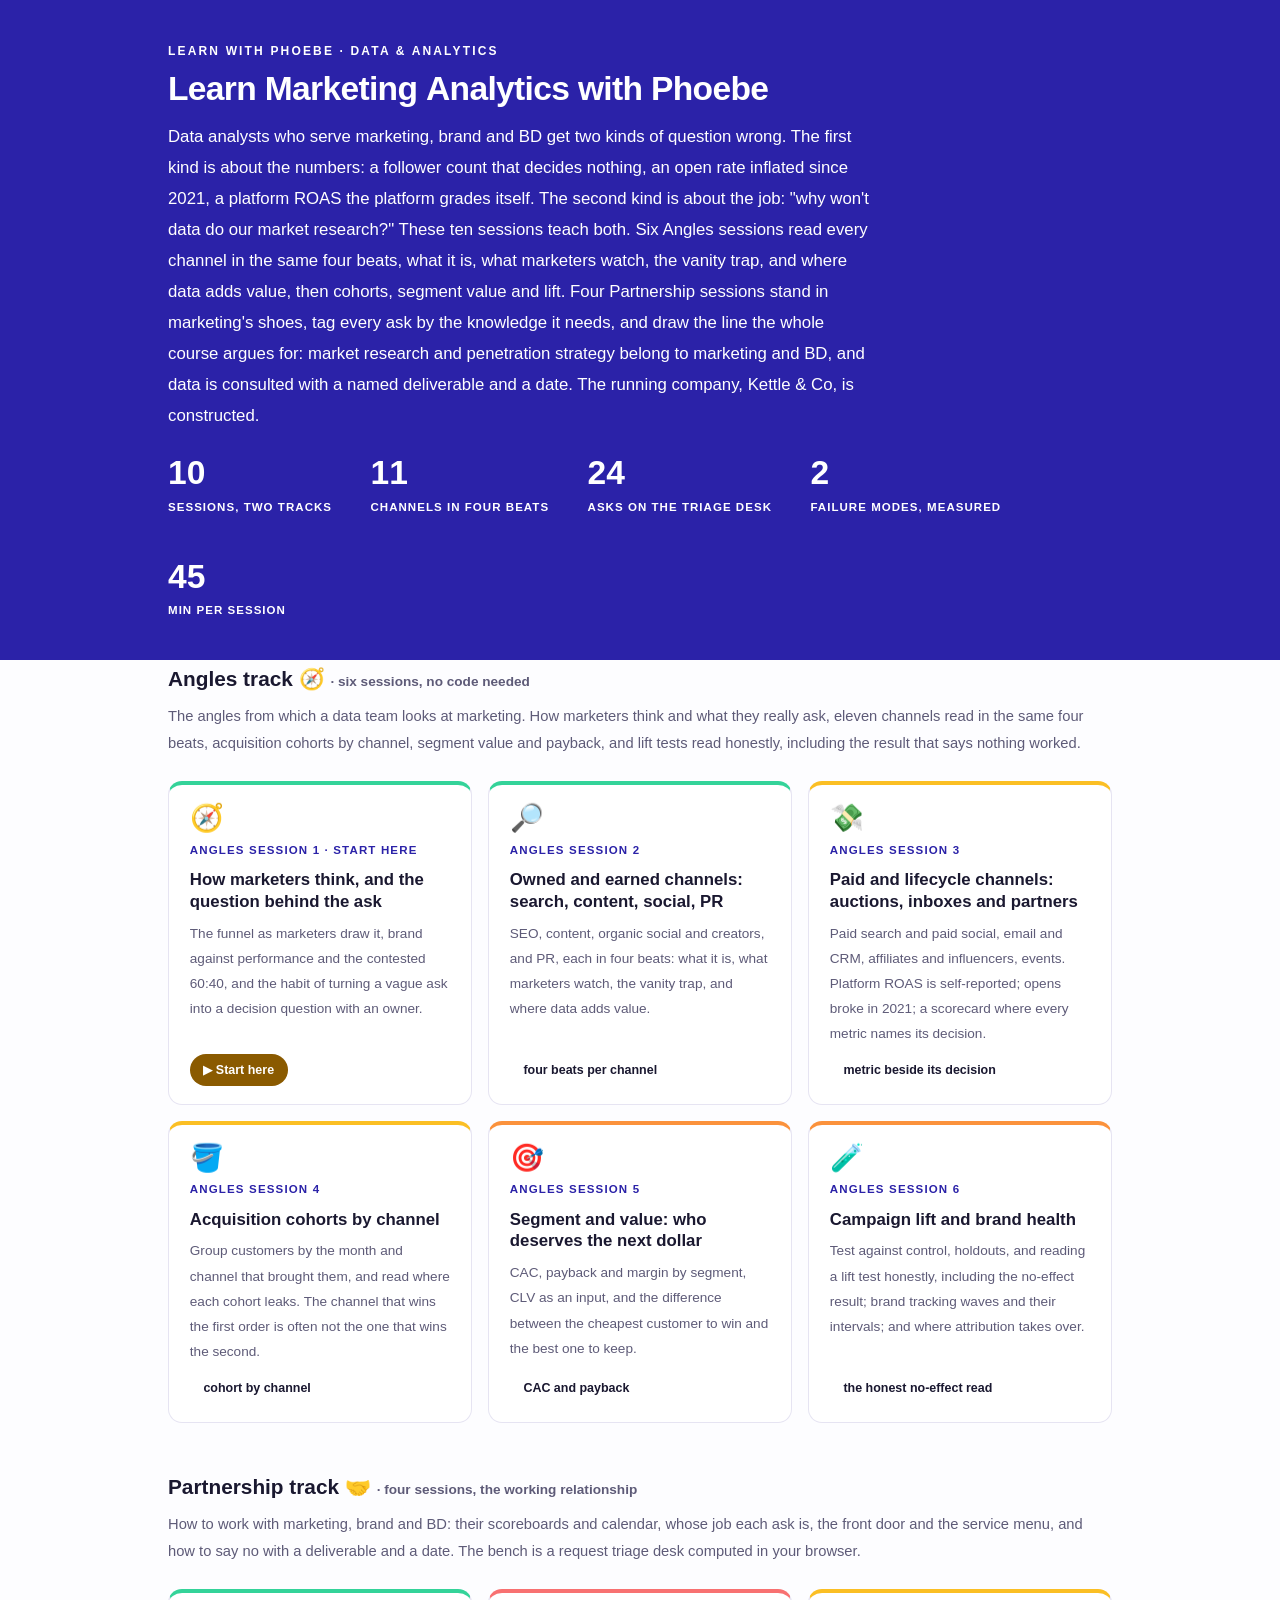
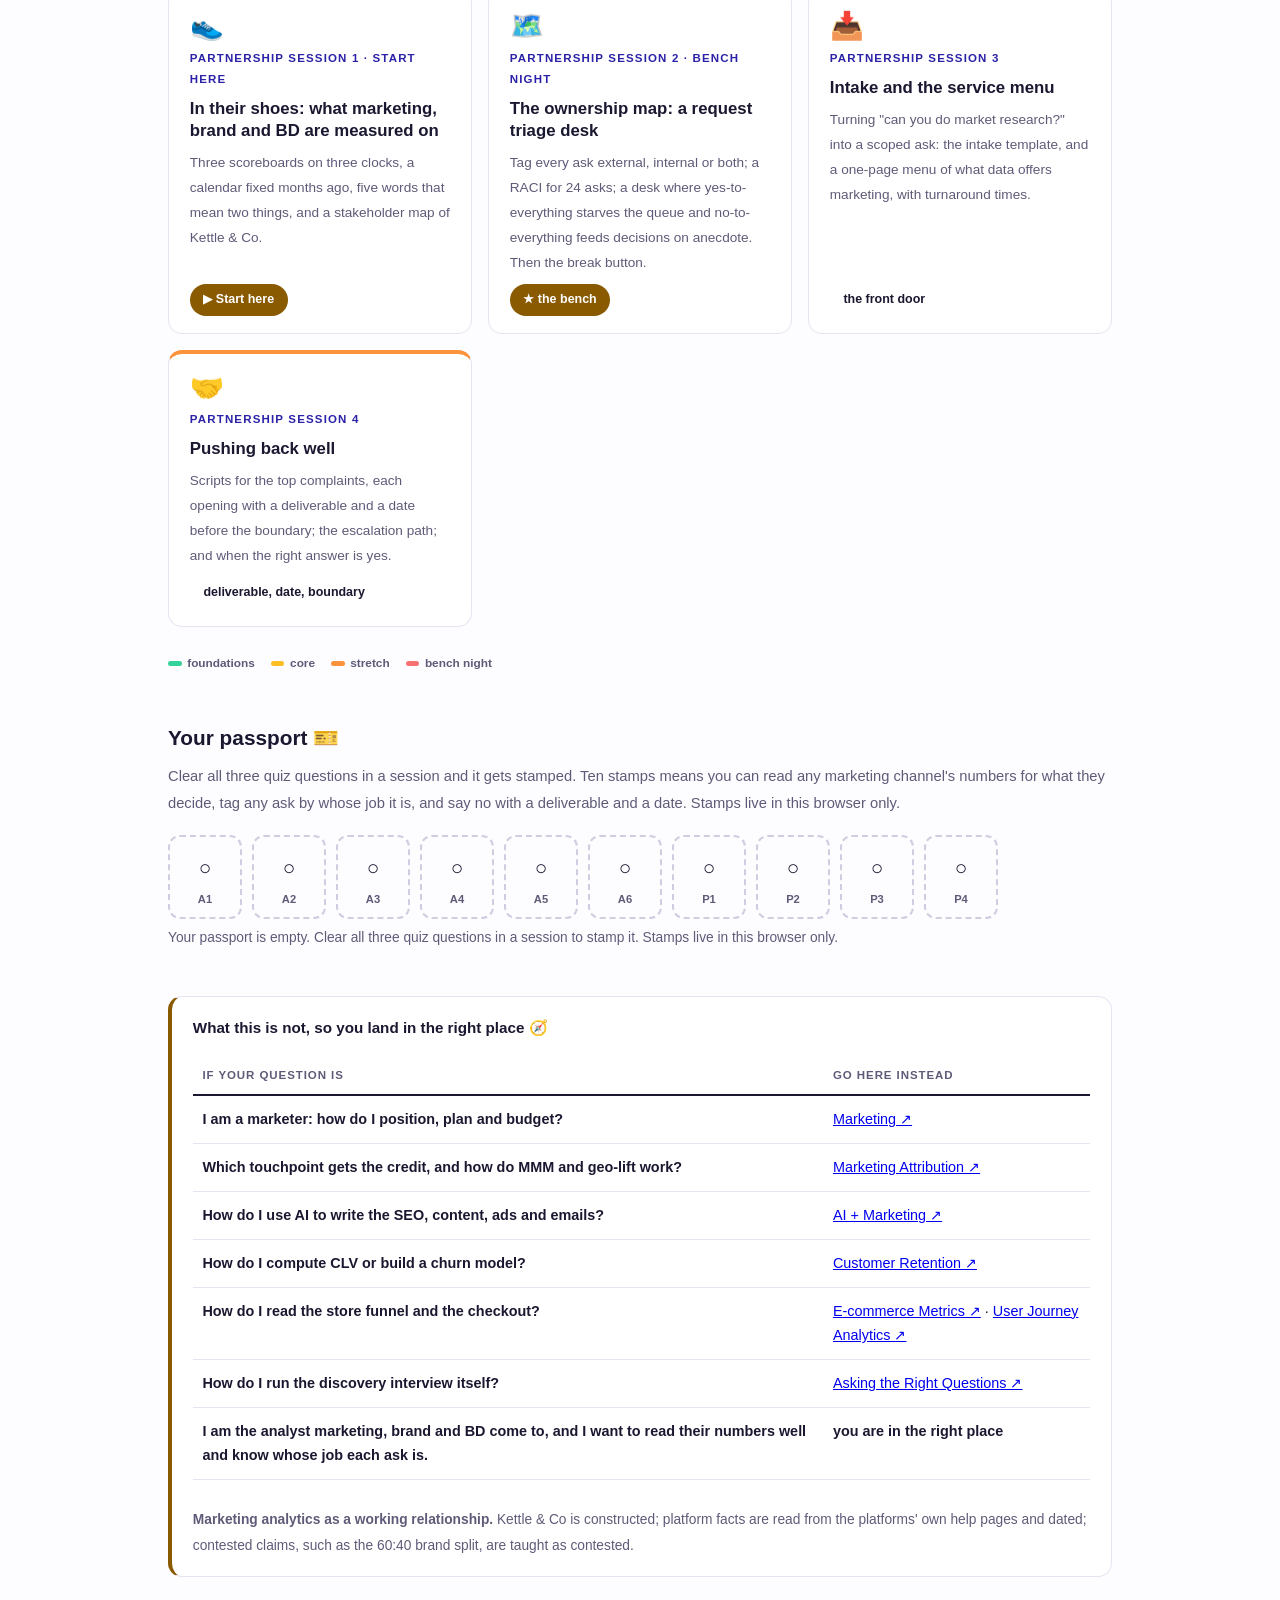
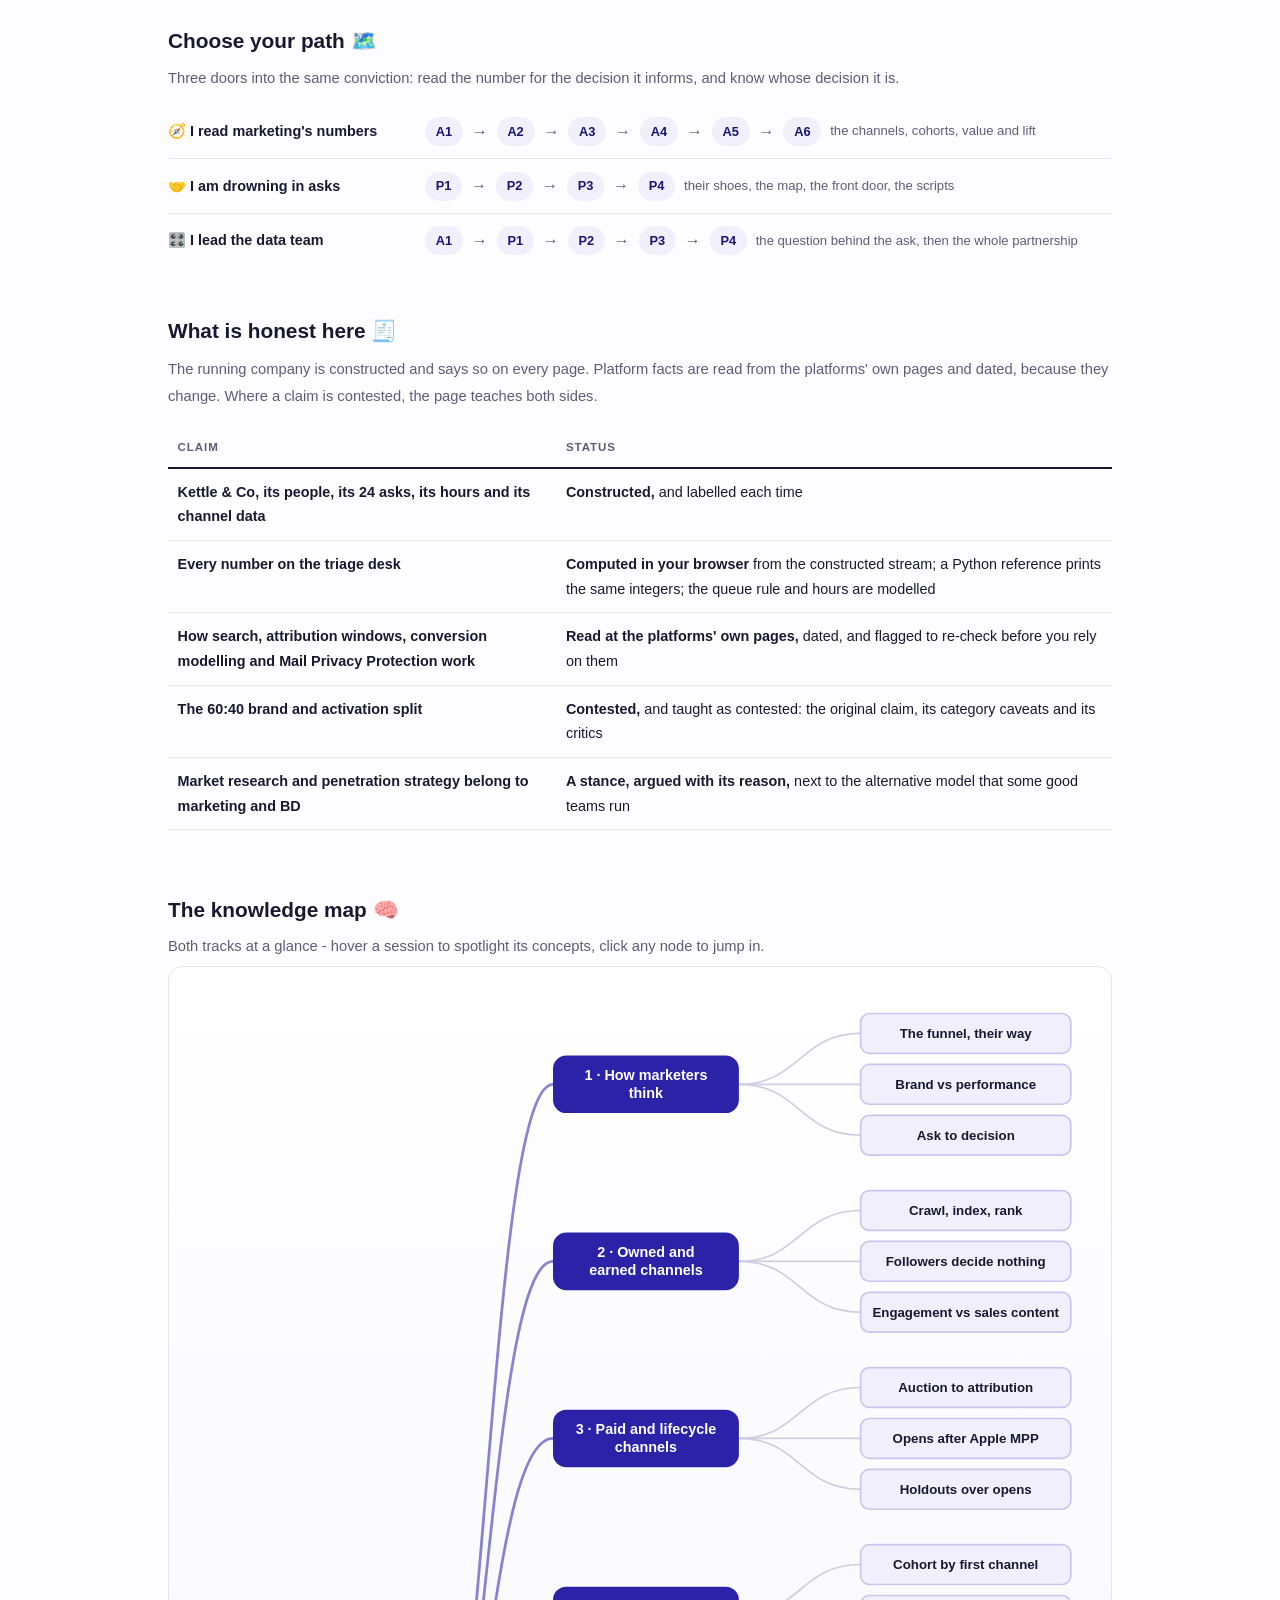
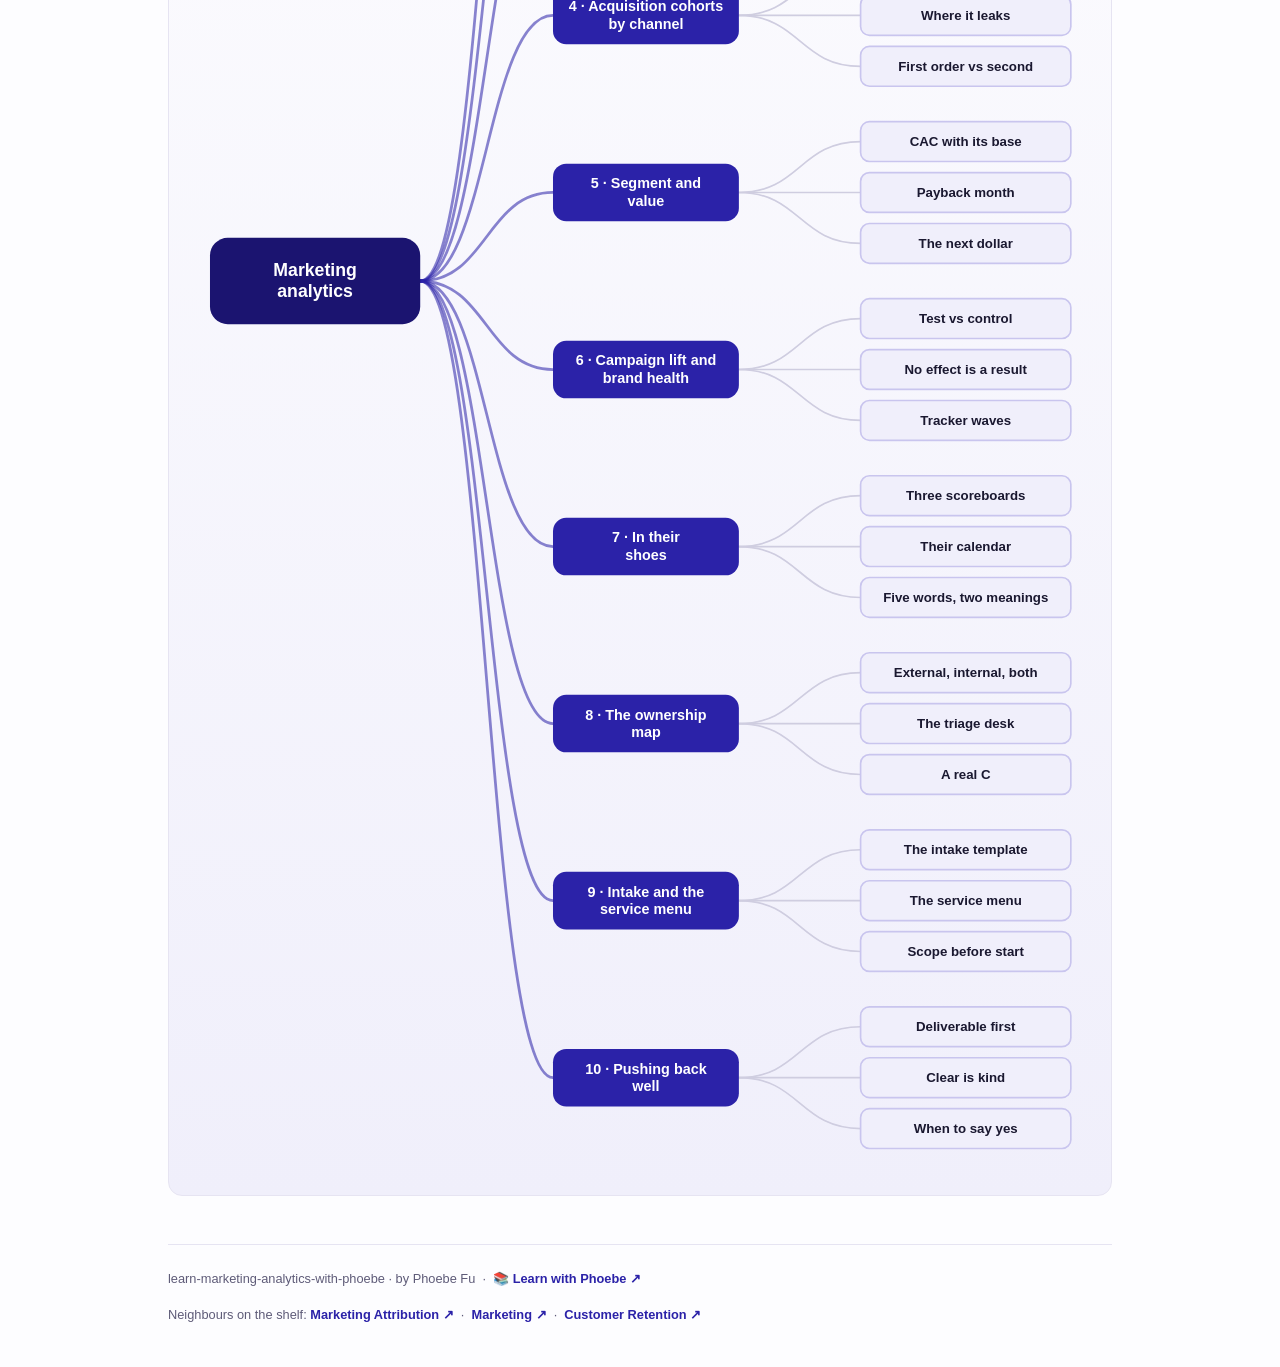
==== commit c33897fa: "Light surfaces everywhere: lightbox, cheat panel, code boxes; contrast and phone-width fixes Every d" ====
--- a/index.html
+++ b/index.html
@@ -19,12 +19,12 @@
 <meta name="twitter:image" content="https://phoebefu6.github.io/learn-marketing-analytics-with-phoebe/assets/og-cover.png">
 <!-- social:end -->
 <title>Learn Marketing Analytics with Phoebe</title>
-<link rel="stylesheet" href="assets/style.css?v=3">
+<link rel="stylesheet" href="assets/style.css?v=19">
 <style>
 
   .stats-row { display: flex; gap: 2.4rem; margin-top: 1.5rem; flex-wrap: wrap; }
   .stat b { display: block; font-size: 2.1rem; font-weight: 800; line-height: 1.05; font-variant-numeric: tabular-nums; }
-  .stat span { font-size: .72rem; opacity: .85; text-transform: uppercase; letter-spacing: .09em; font-weight: 600; }
+  .stat span { font-size: .72rem; opacity: 1; text-transform: uppercase; letter-spacing: .09em; font-weight: 600; }
 
   .course-grid { display: grid; grid-template-columns: repeat(auto-fit, minmax(17rem, 1fr)); gap: 1rem; margin-top: 1.5rem; }
   .course-card {
@@ -57,7 +57,7 @@
   .path { display: flex; gap: .55rem; align-items: center; padding: .75rem 0; border-bottom: .5px solid var(--hairline); flex-wrap: wrap; }
   .path:last-child { border-bottom: none; }
   .path b { min-width: 15.5rem; font-size: .9rem; }
-  .path .pstep { background: var(--indigo-50); color: var(--indigo); border-radius: 999px; padding: .16rem .68rem; font-weight: 700; font-size: .8rem; text-decoration: none; transition: all .12s ease; }
+  .path .pstep { background: var(--indigo-50); color: var(--indigo-deep); border-radius: 999px; padding: .16rem .68rem; font-weight: 700; font-size: .8rem; text-decoration: none; transition: all .12s ease; }
   .path .pstep:hover { background: var(--indigo); color: #fff; }
   .path .parr { color: var(--muted); font-weight: 700; }
 
@@ -399,6 +399,6 @@
 };
 </script>
 <script src="assets/mindmap.js?v=1"></script>
-<script src="assets/app.js?v=1"></script>
+<script src="assets/app.js?v=19"></script>
 </body>
 </html>
--- a/assets/style.css
+++ b/assets/style.css
@@ -19,8 +19,8 @@
   --amber-ink: #5C3C00;
   --amber-50: #FBF3E2;
   --paper: #FDFDFF;
-  --code-bg: #17143F;
-  --code-ink: #E6E4F2;
+  --code-bg: #F0EFFB;
+  --code-ink: #1A1830;
   --scrim-rgb: 240,239,251;
   --shadow-rgb: 43,34,168;
   --radius: 14px;
@@ -52,7 +52,7 @@
   font-size: .75rem;
   letter-spacing: .18em;
   text-transform: uppercase;
-  opacity: .85;
+  opacity: 1;
   font-weight: 600;
 }
 .masthead h1 {
@@ -63,7 +63,7 @@
   letter-spacing: -.02em;
 }
 .masthead h1 .accent { color: inherit; }
-.masthead .sub { font-size: 1.05rem; opacity: .92; max-width: 44rem; }
+.masthead .sub { font-size: 1.05rem; opacity: 1; max-width: 44rem; }
 
 .chip-row { display: flex; flex-wrap: wrap; gap: .5rem; margin-top: 1.1rem; }
 .chip {
@@ -77,7 +77,7 @@
   white-space: nowrap;
 }
 .chip.level { background: #fff; color: var(--indigo); }
-.chip.audience { background: rgba(255,255,255,.16); color: #fff; border: 1px solid rgba(255,255,255,.35); }
+.chip.audience { background: rgba(255,255,255,.08); color: #fff; border: 1px solid rgba(255,255,255,.35); }
 .chip.time { background: var(--ink); color: #fff; font-variant-numeric: tabular-nums; }
 
 
@@ -241,7 +241,7 @@
 .pill.light { background: var(--indigo-50); color: var(--indigo); }
 .pill.inkpill { background: var(--ink); color: #fff; }
 .pill.amber, .pill.peach { background: var(--amber); color: #fff; }
-.pill.bare { color: var(--faint); }
+.pill.bare { color: var(--muted); }
 
 /* ---------- 4D grid ---------- */
 .grid-2 { display: grid; grid-template-columns: repeat(auto-fit, minmax(15rem, 1fr)); gap: .8rem; margin: .5rem 0 1rem; }
@@ -270,10 +270,11 @@
 table.clean td:first-child { font-weight: 600; }
 
 /* ---------- prompt boxes ---------- */
-.prompt-box {
+.prompt-box{
   position: relative;
-  background: var(--code-bg);
-  color: var(--code-ink);
+  background: #F0EFFB;
+  border: 1px solid #E6E4F2;
+  color: #1A1830;
   border-radius: var(--radius);
   padding: 1.1rem 1.2rem;
   margin: 1rem 0 1.2rem;
@@ -283,12 +284,12 @@
   white-space: pre-wrap;
   word-break: break-word;
 }
-.prompt-box .label {
+.prompt-box .label{
   position: absolute;
   top: -0.7rem;
   left: 1rem;
-  background: var(--indigo);
-  color: #fff;
+  background: #2B22A8;
+  color: #FFFFFF;
   font-family: "Inter", -apple-system, sans-serif;
   font-size: .68rem;
   font-weight: 700;
@@ -299,13 +300,13 @@
 }
 .prompt-box.bad .label { background: var(--faint); color: var(--ink); }
 .prompt-box.good .label { background: var(--amber); color: #fff; }
-.copy-btn {
+.copy-btn{
   position: absolute;
   top: .7rem;
   right: .7rem;
-  background: rgba(255,255,255,.1);
-  border: 1px solid rgba(255,255,255,.25);
-  color: #fff;
+  background: #FFFFFF;
+  border: 1px solid #E6E4F2;
+  color: #1A1830;
   border-radius: 999px;
   padding: .25rem .8rem;
   font-size: .72rem;
@@ -314,7 +315,7 @@
   font-family: "Inter", -apple-system, sans-serif;
   transition: background .15s ease;
 }
-.copy-btn:hover { background: rgba(255,255,255,.22); }
+.copy-btn:hover { background: #E6E4F2; }
 .copy-btn.copied { background: var(--amber); border-color: var(--amber); color: #fff; }
 
 /* ---------- demo steps ---------- */
@@ -409,7 +410,7 @@
   gap: .4rem;
 }
 
-.lightbox {
+.lightbox{
   position: fixed;
   inset: 0;
   z-index: 100;
@@ -421,8 +422,10 @@
   cursor: zoom-out;
 }
 .lightbox.open { display: flex; }
-.lightbox .inner {
+.lightbox .inner{
   background: #fff;
+  border: 1px solid #E6E4F2;
+  box-shadow: 0 10px 40px rgba(26,24,48,.14);
   border-radius: var(--radius);
   padding: 2rem;
   max-width: 94vw;
@@ -430,13 +433,12 @@
   overflow: auto;
 }
 .lightbox .inner svg, .lightbox .inner img { width: min(88vw, 70rem); height: auto; }
-.lightbox .close-hint {
+.lightbox .close-hint{
   position: fixed;
   top: 1rem; right: 1.4rem;
   color: var(--ink);
   font-size: .8rem;
   font-weight: 600;
-  opacity: .8;
 }
 
 /* ---------- courses covered ---------- */
@@ -455,19 +457,20 @@
 .covered-row .note { margin-left: auto; color: var(--muted); font-size: .78rem; text-align: right; }
 
 /* ---------- cheat sheet footer ---------- */
-.cheat {
-  background: var(--ink);
-  color: #fff;
+.cheat{
+  background: #F0EFFB;
+  border: 1px solid #E6E4F2;
+  color: #1A1830;
   border-radius: var(--radius);
   padding: 1.6rem 1.6rem 1.3rem;
   margin-top: 3rem;
 }
 .cheat h3 { font-size: 1.1rem; margin-bottom: 1rem; }
-.cheat h3 span { color: var(--indigo-soft); }
+.cheat h3 span { color: #2B22A8; }
 .cheat .grid-2 { gap: 1rem; }
 .cheat .cheat-item { border-left: 3px solid var(--indigo-mid); padding-left: .8rem; }
-.cheat .cheat-item b { display: block; font-size: .85rem; color: var(--indigo-soft); }
-.cheat .cheat-item span { font-size: .82rem; opacity: .85; }
+.cheat .cheat-item b { display: block; font-size: .85rem; color: #1B1470; }
+.cheat .cheat-item span { font-size: .82rem; color: #5E5B78; }
 
 footer.pagefoot {
   border-top: 1px solid var(--hairline);
@@ -562,7 +565,7 @@
   margin-top: 1.1rem;
   flex-wrap: wrap;
 }
-.journey .jlabel { font-size: .7rem; font-weight: 700; text-transform: uppercase; letter-spacing: .09em; opacity: .8; margin-right: .3rem; }
+.journey .jlabel { font-size: .7rem; font-weight: 700; text-transform: uppercase; letter-spacing: .09em; opacity: 1; margin-right: .3rem; }
 .journey a {
   width: 1.7rem; height: 1.7rem;
   border-radius: 999px;
@@ -1293,3 +1296,28 @@
 .mk-leave b { color: #7f1d1d; }
 .mk-leave ul { margin: 6px 0 0 1.1rem; }
 .mk-print { margin-top: 10px; }
+
+/* layout-patch-3: phone-width overflow (2026-10-10) */
+.sql-bar { flex-wrap: wrap; }
+@media (max-width: 480px) {
+  .covered-row { flex-wrap: wrap; }
+  .covered-row .note { margin-left: 0; text-align: left; flex-basis: 100%; }
+  details.card summary { flex-wrap: wrap; }
+  details.card summary .mini { white-space: normal; }
+  .wk, .sqlbox, .prompt-box, pre { max-width: 100%; overflow-x: auto; }
+  .mono, code, strong, .note { overflow-wrap: anywhere; }
+  select, input[type=range], label { max-width: 100%; }
+  canvas, svg, img { max-width: 100%; height: auto; }
+  .tree-kids, .tree-node-wrap, .tree-node, .rb-night, .al-row, .gd-field, .tl-row, .sl-row { max-width: 100%; overflow-x: auto; }
+  .tl-cols, .sl-cols, .bb-cols, .ev-cols, [class$="-cols"] { grid-template-columns: 1fr !important; display: grid; }
+  .tl-cols > *, .sl-cols > *, [class$="-cols"] > * { min-width: 0; max-width: 100%; }
+  .mono { white-space: normal; }
+  .er-w, .bb-lab, .tl-lev, .sl-lev { max-width: 100%; white-space: normal; }
+}
+/* contrast-patch-2b */
+.cheat a { color: var(--indigo-deep, var(--ink)); }
+.chip.audience { background: transparent; border-color: rgba(255,255,255,.55); }
+.masthead a, .masthead .sub a { color: #fff; text-decoration: underline; text-underline-offset: 2px; }
+.prompt-box b, .prompt-box strong { color: var(--indigo-deep, var(--ink)); }
+.prompt-box span, .prompt-box em, .prompt-box i { color: inherit; }
+.pp-stamp i { color: var(--ink); }
